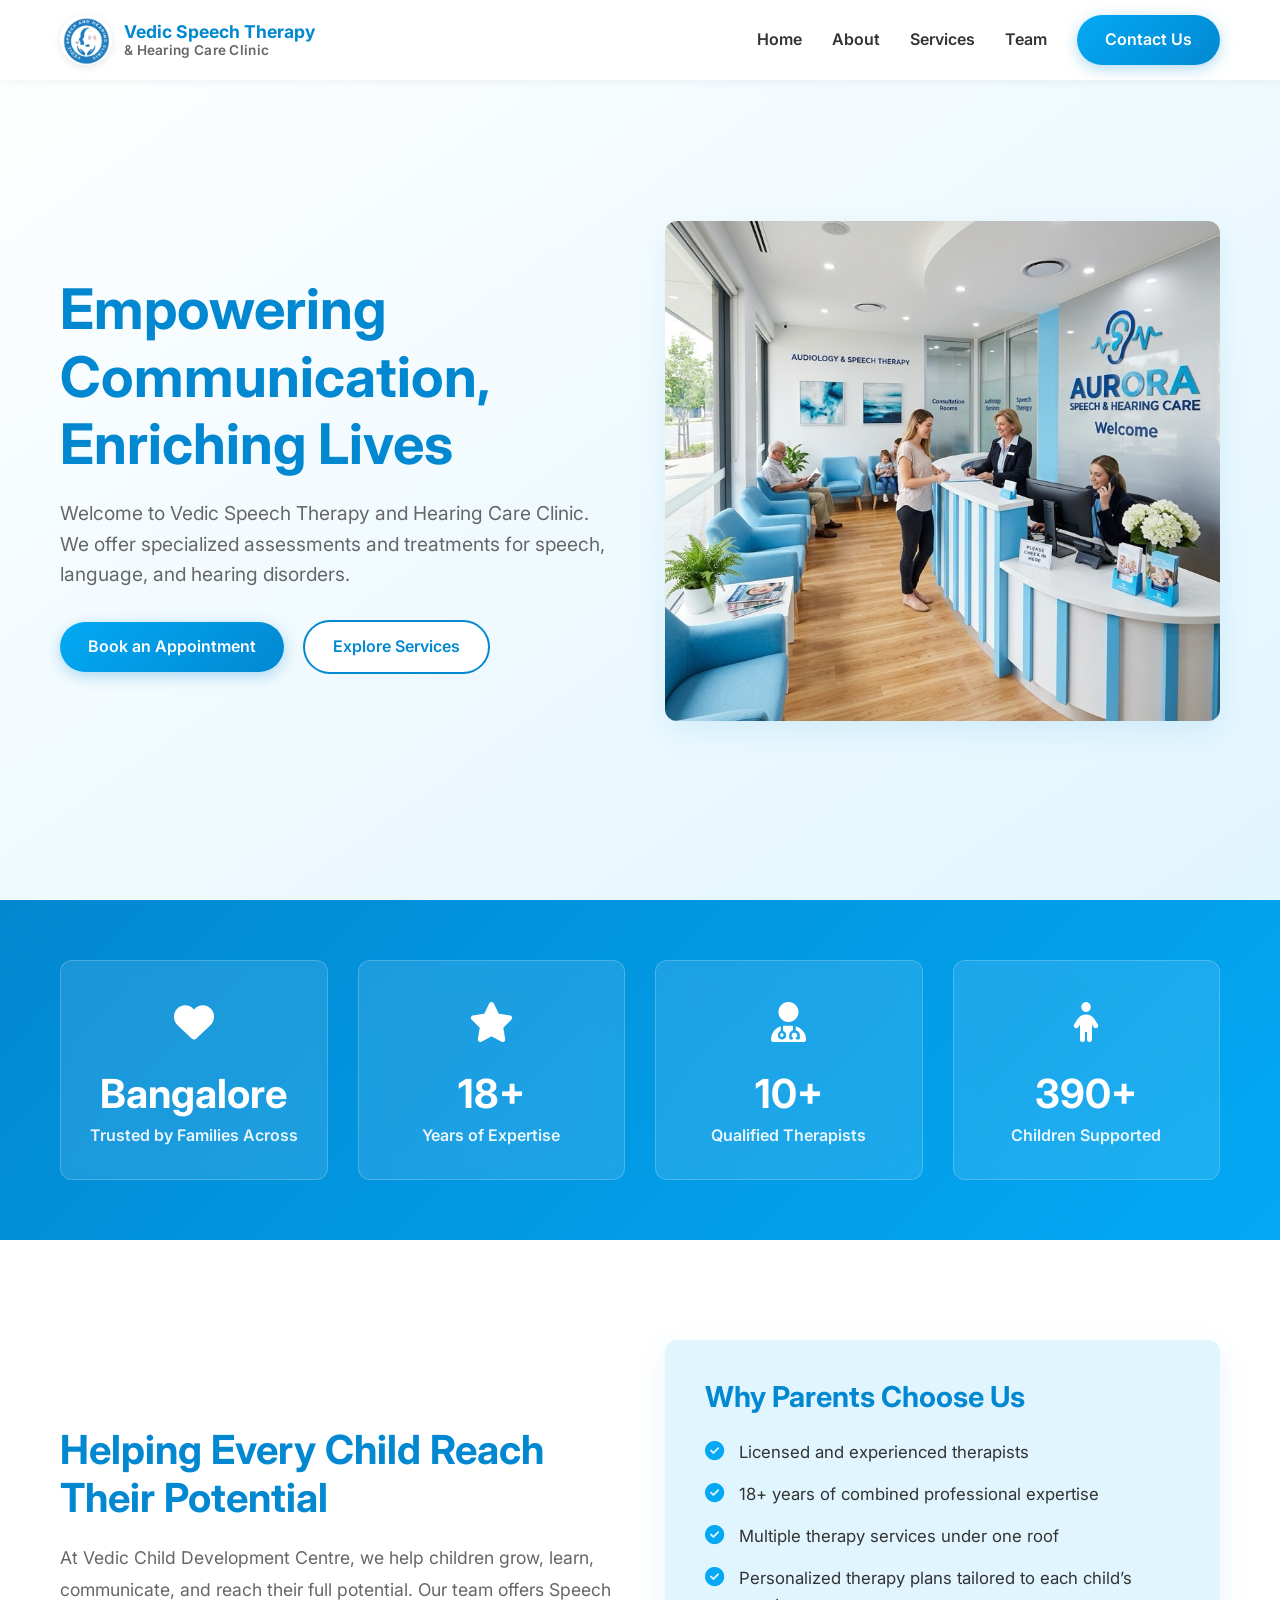
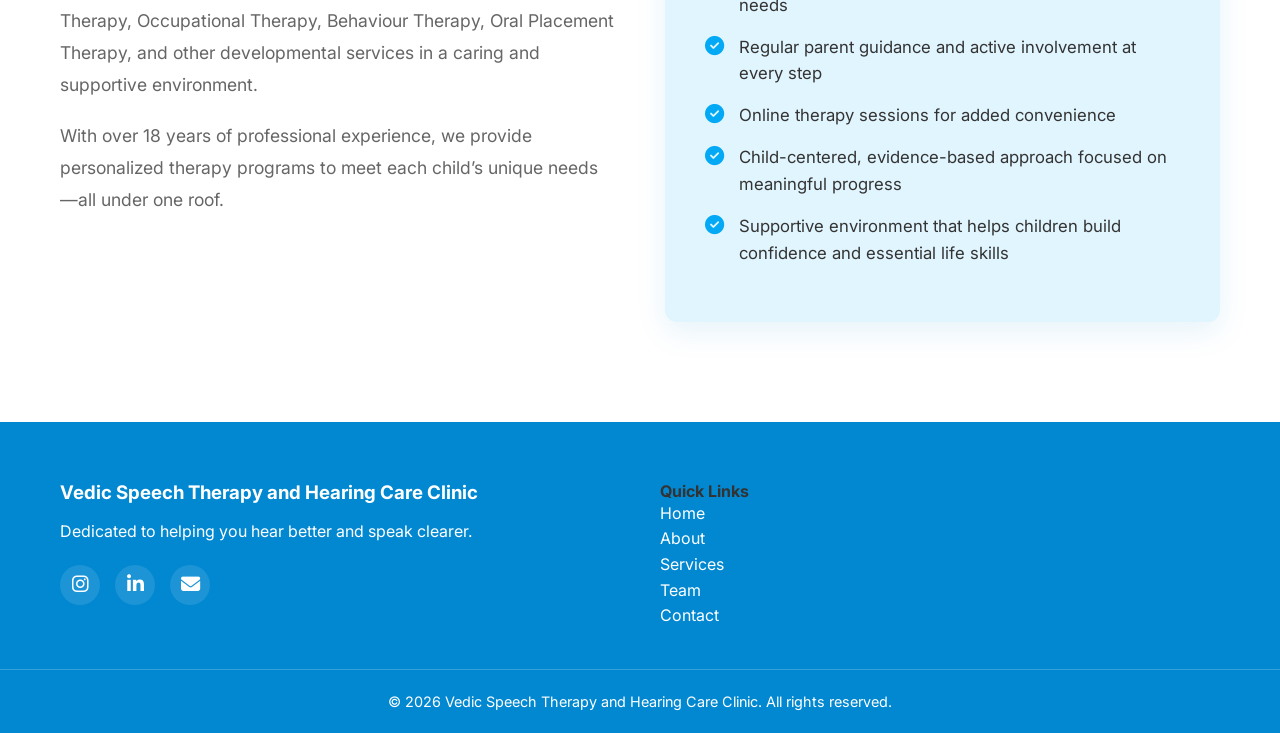
==== index.html @ 048e1bdb "updated push" ====
<!DOCTYPE html>
<html lang="en">

<head>
    <meta charset="UTF-8">
    <meta name="viewport" content="width=device-width, initial-scale=1.0">
    <title>Vedic Speech Therapy and Hearing Care Clinic</title>
    <meta name="description"
        content="Providing expert speech therapy and hearing care services to improve communication and quality of life.">
    <link rel="stylesheet" href="style.css">
    <!-- Google Fonts for modern typography -->
    <link href="https://fonts.googleapis.com/css2?family=Inter:wght@300;400;600;700&display=swap" rel="stylesheet">
    <!-- Font Awesome for icons -->
    <link rel="stylesheet" href="https://cdnjs.cloudflare.com/ajax/libs/font-awesome/6.4.0/css/all.min.css">
</head>

<body>

    <!-- Header Section -->
    <header class="header">
        <div class="container header-container">
            <div class="logo">
                <img src="Logo.jpeg" alt="Vedic Speech Therapy and Hearing Care Clinic Logo" id="clinic-logo">
                <div class="logo-text">
                    <span class="logo-title-1">Vedic Speech Therapy</span>
                    <span class="logo-title-2">& Hearing Care Clinic</span>
                </div>
            </div>
            <nav class="nav-menu">
                <ul>
                    <li><a href="index.html#home">Home</a></li>
                    <li><a href="index.html#about">About</a></li>
                    <li><a href="services.html">Services</a></li>
                    <li><a href="team.html">Team</a></li>
                    <li><a href="contact.html" class="btn-primary">Contact Us</a></li>
                </ul>
            </nav>
            <div class="mobile-menu-btn">
                <i class="fas fa-bars"></i>
            </div>
        </div>
    </header>

    <!-- Hero Section -->
    <section id="home" class="hero">
        <div class="container hero-container">
            <div class="hero-content">
                <h2>Empowering Communication, Enriching Lives</h2>
                <p>Welcome to Vedic Speech Therapy and Hearing Care Clinic. We offer specialized assessments and
                    treatments for speech, language, and hearing disorders.</p>
                <a href="contact.html" class="btn-primary">Book an Appointment</a>
                <a href="services.html" class="btn-secondary">Explore Services</a>
            </div>
            <div class="hero-image">
                <img src="hero_clinic.png" alt="Vedic Clinic Reception"
                    style="width: 100%; border-radius: var(--border-radius); box-shadow: var(--box-shadow); animation: float 6s ease-in-out infinite; object-fit: cover; max-height: 500px;">
            </div>
        </div>
    </section>

    <!-- Stats Section -->
    <section class="stats">
        <div class="container stats-container">
            <div class="stat-card">
                <div class="stat-icon"><i class="fas fa-heart"></i></div>
                <h3 class="stat-number">Bangalore</h3>
                <p class="stat-text">Trusted by Families Across</p>
            </div>
            <div class="stat-card">
                <div class="stat-icon"><i class="fas fa-star"></i></div>
                <h3 class="stat-number"><span class="counter" data-target="18">0</span>+</h3>
                <p class="stat-text">Years of Expertise</p>
            </div>
            <div class="stat-card">
                <div class="stat-icon"><i class="fas fa-user-md"></i></div>
                <h3 class="stat-number"><span class="counter" data-target="10">0</span>+</h3>
                <p class="stat-text">Qualified Therapists</p>
            </div>
            <div class="stat-card">
                <div class="stat-icon"><i class="fas fa-child"></i></div>
                <h3 class="stat-number"><span class="counter" data-target="2500">0</span>+</h3>
                <p class="stat-text">Children Supported</p>
            </div>
        </div>
    </section>

    <!-- About Section -->
    <section id="about" class="about">
        <div class="container about-container">
            <div class="about-content">
                <h2>Helping Every Child Reach Their Potential</h2>
                <p>At Vedic Child Development Centre, we help children grow, learn, communicate, and reach their full
                    potential. Our team offers Speech Therapy, Occupational Therapy, Behaviour Therapy, Oral Placement
                    Therapy, and other developmental services in a caring and supportive environment.</p>
                <p>With over 18 years of professional experience, we provide personalized therapy programs to meet each
                    child’s unique needs—all under one roof.</p>
            </div>
            <div class="about-features">
                <h3>Why Parents Choose Us</h3>
                <ul class="feature-list">
                    <li><i class="fas fa-check-circle"></i> Licensed and experienced therapists</li>
                    <li><i class="fas fa-check-circle"></i> 18+ years of combined professional expertise</li>
                    <li><i class="fas fa-check-circle"></i> Multiple therapy services under one roof</li>
                    <li><i class="fas fa-check-circle"></i> Personalized therapy plans tailored to each child’s needs
                    </li>
                    <li><i class="fas fa-check-circle"></i> Regular parent guidance and active involvement at every step
                    </li>
                    <li><i class="fas fa-check-circle"></i> Online therapy sessions for added convenience</li>
                    <li><i class="fas fa-check-circle"></i> Child-centered, evidence-based approach focused on
                        meaningful progress</li>
                    <li><i class="fas fa-check-circle"></i> Supportive environment that helps children build confidence
                        and essential life skills</li>
                </ul>
            </div>
        </div>
    </section>







    <!-- Footer -->
    <footer class="footer">
        <div class="container footer-container">
            <div class="footer-info">
                <h3>Vedic Speech Therapy and Hearing Care Clinic</h3>
                <p>Dedicated to helping you hear better and speak clearer.</p>
                <div class="social-links">
                    <a href="#" target="_blank" aria-label="Instagram"><i class="fab fa-instagram"></i></a>
                    <a href="#" target="_blank" aria-label="LinkedIn"><i class="fab fa-linkedin-in"></i></a>
                    <a href="mailto:vedicspeechandhearingclinic@gmail.com" aria-label="Email"><i
                            class="fas fa-envelope"></i></a>
                </div>
            </div>
            <div class="footer-links">
                <h4>Quick Links</h4>
                <ul style="list-style: none; padding: 0;">
                    <li><a href="index.html#home">Home</a></li>
                    <li><a href="index.html#about">About</a></li>
                    <li><a href="services.html">Services</a></li>
                    <li><a href="team.html">Team</a></li>
                    <li><a href="contact.html">Contact</a></li>
                </ul>
            </div>
        </div>
        <div class="footer-bottom">
            <p>&copy; <span id="current-year">2024</span> Vedic Speech Therapy and Hearing Care Clinic. All rights reserved.</p>
        </div>
    </footer>

    <script src="script.js"></script>
</body>

</html>
---- style.css ----
/* Design System & Variables */
:root {
    /* Color Palette - White and Sky Blue mix */
    --primary-color: #0288d1; /* Strong sky blue for main actions */
    --primary-light: #e1f5fe; /* Very light sky blue for backgrounds */
    --secondary-color: #03a9f4; /* Medium sky blue for highlights */
    --text-dark: #333333; /* Dark text for readability */
    --text-light: #666666; /* Lighter text for secondary info */
    --white: #ffffff;
    --background-color: #f9fbfc; /* Slightly blue-tinted off-white */
    
    /* Typography */
    --font-main: 'Inter', sans-serif;
    
    /* Spacing & Layout */
    --max-width: 1200px;
    --border-radius: 12px;
    --box-shadow: 0 10px 30px rgba(2, 136, 209, 0.1);
    --transition: all 0.3s ease;
}

/* Reset & Base Styles */
* {
    margin: 0;
    padding: 0;
    box-sizing: border-box;
}

body {
    font-family: var(--font-main);
    color: var(--text-dark);
    background-color: var(--background-color);
    line-height: 1.6;
    overflow-x: hidden;
}

a {
    text-decoration: none;
    color: inherit;
    transition: var(--transition);
}

ul {
    list-style: none;
}

.container {
    max-width: var(--max-width);
    margin: 0 auto;
    padding: 0 20px;
}

/* Typography Utility */
h1, h2, h3, h4 {
    color: var(--text-dark);
    font-weight: 700;
    line-height: 1.2;
}

/* Buttons */
.btn-primary, .btn-secondary {
    display: inline-block;
    padding: 12px 28px;
    border-radius: 30px;
    font-weight: 600;
    cursor: pointer;
    transition: var(--transition);
    border: none;
    font-size: 1rem;
}

.btn-primary {
    background: linear-gradient(135deg, var(--secondary-color), var(--primary-color));
    color: var(--white);
    box-shadow: 0 4px 15px rgba(2, 136, 209, 0.3);
}

.btn-primary:hover {
    transform: translateY(-2px);
    box-shadow: 0 6px 20px rgba(2, 136, 209, 0.4);
}

.btn-secondary {
    background: var(--white);
    color: var(--primary-color);
    border: 2px solid var(--primary-color);
}

.btn-secondary:hover {
    background: var(--primary-light);
}

/* Header & Navigation */
.header {
    background: rgba(255, 255, 255, 0.95);
    backdrop-filter: blur(10px);
    position: fixed;
    width: 100%;
    top: 0;
    z-index: 1000;
    box-shadow: 0 2px 10px rgba(0,0,0,0.05);
    padding: 15px 0;
    transition: var(--transition);
}

.header-container {
    display: flex;
    justify-content: space-between;
    align-items: center;
}

.logo {
    display: flex;
    align-items: center;
    gap: 12px;
}

.logo img {
    height: 50px; /* Reduced slightly to fit text nicely */
    border-radius: 50%; /* the provided logo seems circular */
    box-shadow: 0 2px 8px rgba(0,0,0,0.1);
    flex-shrink: 0;
}

.logo-text {
    display: flex;
    flex-direction: column;
    justify-content: center;
    line-height: 1.2;
}

.logo-title-1 {
    font-size: 1.1rem;
    font-weight: 700;
    color: var(--primary-color);
}

.logo-title-2 {
    font-size: 0.85rem;
    font-weight: 600;
    color: var(--text-light);
    letter-spacing: 0.3px;
}

.nav-menu ul {
    display: flex;
    align-items: center;
    gap: 30px;
}

.nav-menu a {
    font-weight: 600;
    color: var(--text-dark);
}

.nav-menu a:hover {
    color: var(--primary-color);
}

.nav-menu a.btn-primary {
    color: var(--white);
}

.mobile-menu-btn {
    display: none;
    font-size: 1.5rem;
    color: var(--primary-color);
    cursor: pointer;
}

/* Hero Section */
.hero {
    padding: 150px 0 100px;
    background: linear-gradient(to bottom right, var(--white), var(--primary-light));
    min-height: 100vh;
    display: flex;
    align-items: center;
}

.hero-container {
    display: grid;
    grid-template-columns: 1fr 1fr;
    gap: 50px;
    align-items: center;
}

.hero-content h2 {
    font-size: 3.5rem;
    margin-bottom: 20px;
    color: var(--primary-color);
}

.hero-content p {
    font-size: 1.2rem;
    color: var(--text-light);
    margin-bottom: 30px;
}

.hero-content .btn-primary {
    margin-right: 15px;
}

.hero-image {
    position: relative;
}

.image-placeholder {
    background: var(--white);
    height: 400px;
    border-radius: var(--border-radius);
    box-shadow: var(--box-shadow);
    display: flex;
    justify-content: center;
    align-items: center;
    gap: 30px;
    animation: float 6s ease-in-out infinite;
}

@keyframes float {
    0% { transform: translateY(0px); }
    50% { transform: translateY(-20px); }
    100% { transform: translateY(0px); }
}

/* Stats Section */
.stats {
    padding: 60px 0;
    background: linear-gradient(135deg, var(--primary-color), var(--secondary-color));
    color: var(--white);
    position: relative;
    z-index: 10;
}

.stats-container {
    display: grid;
    grid-template-columns: repeat(auto-fit, minmax(200px, 1fr));
    gap: 30px;
    text-align: center;
}

.stat-card {
    background: rgba(255, 255, 255, 0.1);
    padding: 30px 20px;
    border-radius: var(--border-radius);
    backdrop-filter: blur(10px);
    border: 1px solid rgba(255, 255, 255, 0.2);
    transition: var(--transition);
}

.stat-card:hover {
    transform: translateY(-10px);
    background: rgba(255, 255, 255, 0.2);
    box-shadow: 0 10px 20px rgba(0, 0, 0, 0.1);
}

.stat-icon {
    font-size: 2.5rem;
    margin-bottom: 15px;
    color: var(--white);
    animation: float 6s ease-in-out infinite;
}

.stat-number {
    font-size: 2.5rem;
    font-weight: 700;
    margin-bottom: 5px;
    color: var(--white);
}

.stat-text {
    font-size: 1rem;
    font-weight: 600;
    opacity: 0.9;
}

/* About Section */
.about {
    padding: 100px 0;
    background: var(--white);
}

.about-container {
    display: grid;
    grid-template-columns: 1fr 1fr;
    gap: 50px;
    align-items: center;
}

.about-content h2 {
    font-size: 2.5rem;
    color: var(--primary-color);
    margin-bottom: 20px;
}

.about-content p {
    font-size: 1.1rem;
    color: var(--text-light);
    margin-bottom: 20px;
    line-height: 1.8;
}

.about-features {
    background: var(--primary-light);
    padding: 40px;
    border-radius: var(--border-radius);
    box-shadow: var(--box-shadow);
}

.about-features h3 {
    color: var(--primary-color);
    margin-bottom: 25px;
    font-size: 1.8rem;
}

.feature-list li {
    display: flex;
    align-items: flex-start;
    gap: 15px;
    margin-bottom: 15px;
    color: var(--text-dark);
    font-size: 1.05rem;
}

.feature-list li i {
    color: var(--secondary-color);
    font-size: 1.2rem;
    margin-top: 3px;
}

/* Services Section */
.services {
    padding: 100px 0;
    background: var(--primary-light);
}

.section-title {
    text-align: center;
    margin-bottom: 60px;
}

.section-title h2 {
    font-size: 2.5rem;
    color: var(--primary-color);
    margin-bottom: 15px;
}

.section-title p {
    color: var(--text-light);
    font-size: 1.1rem;
}

.services-grid {
    display: grid;
    grid-template-columns: repeat(auto-fit, minmax(300px, 1fr));
    gap: 30px;
}

.service-card {
    background: var(--white);
    border-radius: var(--border-radius);
    box-shadow: var(--box-shadow);
    text-align: center;
    transition: var(--transition);
    border-bottom: 4px solid transparent;
    overflow: hidden;
    display: flex;
    flex-direction: column;
}

.service-card:hover {
    transform: translateY(-10px);
    border-bottom-color: var(--primary-color);
}

.service-image {
    width: 100%;
    height: 220px;
    object-fit: cover;
    border-bottom: 3px solid var(--primary-light);
}

.service-content {
    padding: 30px;
    flex-grow: 1;
}

.service-content h3 {
    margin-bottom: 15px;
    font-size: 1.5rem;
    color: var(--primary-color);
}

.service-content p {
    color: var(--text-light);
}

/* Team Section */
.team {
    padding: 100px 0;
    background: var(--background-color);
}

.team-grid {
    display: grid;
    grid-template-columns: repeat(auto-fit, minmax(300px, 1fr));
    gap: 30px;
}

.team-card {
    background: var(--white);
    border-radius: var(--border-radius);
    box-shadow: var(--box-shadow);
    overflow: hidden;
    transition: var(--transition);
}

.team-card:hover {
    transform: translateY(-10px);
}

.team-image-placeholder {
    height: 250px;
    background: linear-gradient(135deg, var(--primary-light), var(--white));
    display: flex;
    justify-content: center;
    align-items: center;
    color: var(--primary-color);
}

.team-info {
    padding: 30px;
    text-align: center;
}

.team-info h3 {
    font-size: 1.4rem;
    color: var(--primary-color);
    margin-bottom: 5px;
}

.designation {
    font-weight: 600;
    color: var(--text-dark);
    margin-bottom: 15px;
}

.qualifications, .certifications {
    font-size: 0.95rem;
    color: var(--text-light);
    margin-bottom: 10px;
}

.experience {
    font-weight: 600;
    color: var(--secondary-color);
    margin-top: 15px;
    display: flex;
    align-items: center;
    justify-content: center;
    gap: 8px;
}

/* Reviews Section */
.reviews-grid {
    display: grid;
    grid-template-columns: repeat(auto-fit, minmax(250px, 1fr));
    gap: 30px;
}

.review-card {
    background: var(--background-color);
    padding: 30px;
    border-radius: var(--border-radius);
    box-shadow: 0 4px 15px rgba(0,0,0,0.05);
    border-top: 4px solid var(--primary-color);
    display: flex;
    flex-direction: column;
}

.review-stars {
    color: #FFD700;
    margin-bottom: 15px;
    font-size: 1.1rem;
}

.review-text {
    font-style: italic;
    color: var(--text-dark);
    margin-bottom: 20px;
    font-size: 0.95rem;
    flex-grow: 1;
}

.review-author {
    font-weight: 700;
    color: var(--primary-color);
}

/* Contact Section */
.contact {
    padding: 100px 0;
    background: var(--primary-light);
}

.contact-container {
    display: grid;
    grid-template-columns: 1fr 1fr;
    gap: 40px;
    background: var(--white);
    border-radius: var(--border-radius);
    box-shadow: var(--box-shadow);
    overflow: hidden;
}

.contact-info {
    padding: 40px;
    display: flex;
    flex-direction: column;
    gap: 30px;
}

.contact-item {
    display: flex;
    align-items: flex-start;
    gap: 20px;
}

.contact-item i {
    font-size: 1.5rem;
    color: var(--primary-color);
    margin-top: 5px;
}

.contact-item h3 {
    font-size: 1.2rem;
    margin-bottom: 5px;
    color: var(--primary-color);
}

.contact-item p {
    color: var(--text-dark);
    line-height: 1.5;
}

.contact-item a {
    color: var(--text-dark);
}

.contact-item a:hover {
    color: var(--primary-color);
    text-decoration: underline;
}

.contact-map {
    width: 100%;
    min-height: 400px;
}

/* Footer */
.footer {
    background: var(--primary-color);
    color: var(--white);
    padding: 60px 0 20px;
}

.footer-container {
    display: grid;
    grid-template-columns: 1fr 1fr;
    gap: 40px;
    margin-bottom: 40px;
}

.footer-info h3 {
    color: var(--white);
    margin-bottom: 15px;
}

/* Social Links */
.social-links {
    display: flex;
    gap: 15px;
    margin-top: 20px;
}

.social-links a {
    display: flex;
    justify-content: center;
    align-items: center;
    width: 40px;
    height: 40px;
    background: rgba(255, 255, 255, 0.1);
    border-radius: 50%;
    color: var(--white);
    font-size: 1.2rem;
    transition: var(--transition);
}

.social-links a:hover {
    background: var(--white);
    color: var(--primary-color);
    transform: translateY(-3px);
}

.footer-contact h4 {
    color: var(--white);
    margin-bottom: 15px;
}

.footer-contact p {
    margin-bottom: 10px;
    display: flex;
    align-items: center;
    gap: 10px;
}

.footer-bottom {
    text-align: center;
    padding-top: 20px;
    border-top: 1px solid rgba(255,255,255,0.2);
    font-size: 0.9rem;
}

/* Services Page Styles */
.page-hero {
    padding: 150px 0 80px;
    background: linear-gradient(135deg, var(--primary-light), var(--white));
    text-align: center;
}

.page-hero h1 {
    font-size: 3rem;
    color: var(--primary-color);
    margin-bottom: 15px;
}

.page-hero p {
    font-size: 1.2rem;
    color: var(--text-light);
    max-width: 700px;
    margin: 0 auto;
}

.services-page-content {
    padding: 80px 0;
    background: var(--background-color);
}

.services-category-container {
    display: grid;
    grid-template-columns: 1fr 1fr;
    gap: 60px;
}

.service-category {
    background: var(--white);
    border-radius: var(--border-radius);
    box-shadow: var(--box-shadow);
    padding: 40px;
    display: flex;
    flex-direction: column;
}

.category-header {
    text-align: center;
    margin-bottom: 40px;
}

.category-image {
    width: 100%;
    height: 250px;
    object-fit: cover;
    border-radius: var(--border-radius);
    margin-bottom: 25px;
    box-shadow: 0 5px 15px rgba(0,0,0,0.1);
}

.category-header h2 {
    font-size: 2.2rem;
    color: var(--primary-color);
    margin-bottom: 15px;
}

.category-header p {
    color: var(--text-light);
    font-size: 1.1rem;
}

/* Accordion Styles */
.accordion-group {
    display: flex;
    flex-direction: column;
    gap: 15px;
}

.accordion-item {
    border: 1px solid rgba(0,0,0,0.05);
    border-radius: 8px;
    overflow: hidden;
    background: var(--background-color);
}

.accordion-header {
    width: 100%;
    padding: 20px;
    display: flex;
    justify-content: space-between;
    align-items: center;
    background: none;
    border: none;
    cursor: pointer;
    text-align: left;
    transition: var(--transition);
}

.accordion-header:hover, .accordion-header.active {
    background: var(--primary-light);
}

.accordion-title {
    font-size: 1.15rem;
    font-weight: 600;
    color: var(--text-dark);
}

.accordion-header.active .accordion-title {
    color: var(--primary-color);
}

.accordion-icon {
    color: var(--secondary-color);
    transition: transform 0.3s ease;
}

.accordion-header.active .accordion-icon {
    transform: rotate(180deg);
}

.accordion-content {
    max-height: 0;
    overflow: hidden;
    transition: max-height 0.3s ease-out;
    background: var(--white);
}

.service-benefits {
    padding: 20px;
}

.service-benefits li {
    display: flex;
    align-items: flex-start;
    gap: 12px;
    margin-bottom: 12px;
    color: var(--text-light);
    line-height: 1.5;
}

.service-benefits li:last-child {
    margin-bottom: 0;
}

.service-benefits li i {
    color: var(--primary-color);
    margin-top: 4px;
    font-size: 0.9rem;
}

/* Responsive Design */
@media (max-width: 992px) {
    .hero-container {
        grid-template-columns: 1fr;
        text-align: center;
    }
    
    .about-container, .services-category-container {
        grid-template-columns: 1fr;
    }
    
    .hero-content h2 {
        font-size: 2.8rem;
    }
    
    .hero-content .btn-primary {
        margin-bottom: 15px;
    }
}

@media (max-width: 768px) {
    .nav-menu {
        display: none; /* simple hidden for mobile for now, can be expanded via JS */
    }
    
    .mobile-menu-btn {
        display: block;
    }
    
    .footer-container, .contact-container, .contact-grid-top {
        grid-template-columns: 1fr;
    }
}

.contact-grid-top {
    display: grid;
    grid-template-columns: 1fr 1fr;
    gap: 40px;
}

/* Google Review Marquee Section */
.marquee-wrapper {
    width: 100%;
    overflow: hidden;
    position: relative;
    padding: 20px 0;
}

.marquee-content {
    display: flex;
    gap: 30px;
    width: max-content;
    animation: scroll-marquee 40s linear infinite;
    padding: 0 15px;
}

.marquee-wrapper:hover .marquee-content {
    animation-play-state: paused;
}

@keyframes scroll-marquee {
    0% { transform: translateX(0); }
    /* Shifts by exactly half the width plus half the gap (gap is 30px, so 15px) */
    100% { transform: translateX(calc(-50% - 15px)); }
}

.google-review-card {
    background: #fff;
    border-radius: 12px;
    padding: 24px;
    width: 380px;
    box-shadow: 0 4px 15px rgba(0,0,0,0.05);
    flex-shrink: 0;
    text-align: left;
    display: flex;
    flex-direction: column;
}

.review-header {
    display: flex;
    align-items: center;
    margin-bottom: 15px;
    position: relative;
}

.reviewer-avatar {
    width: 48px;
    height: 48px;
    border-radius: 50%;
    object-fit: cover;
    margin-right: 15px;
}

.reviewer-info {
    flex-grow: 1;
}

.reviewer-name {
    margin: 0;
    font-weight: 600;
    font-size: 1rem;
    color: #202124;
}

.review-date {
    margin: 0;
    font-size: 0.85rem;
    color: #70757A;
}

.g-icon {
    width: 20px;
    height: 20px;
    position: absolute;
    top: 0;
    right: 0;
}

.review-stars-row {
    display: flex;
    align-items: center;
    margin-bottom: 12px;
}

.review-stars-row .stars {
    color: #FBBC04;
    font-size: 1.1rem;
    letter-spacing: 2px;
}

.review-body {
    position: relative;
}

.review-text-content {
    margin: 0;
    color: #3C4043;
    font-size: 0.95rem;
    line-height: 1.5;
    /* Limit lines */
    display: -webkit-box;
    -webkit-line-clamp: 4;
    -webkit-box-orient: vertical;
    overflow: hidden;
}

.review-text-content.expanded {
    -webkit-line-clamp: unset;
    overflow: visible;
}

.read-more-btn {
    display: inline-block;
    color: #70757A;
    font-weight: 600;
    font-size: 0.9rem;
    margin-top: 5px;
    cursor: pointer;
}

.read-more-btn:hover {
    color: #202124;
    text-decoration: underline;
}

/* Global Focus States */
:focus-visible {
    outline: 2px solid var(--primary-color);
    outline-offset: 4px;
    border-radius: 4px;
}

/* Mobile Menu Active State */
.nav-menu.nav-active {
    display: block !important;
    position: absolute;
    top: 100%;
    left: 0;
    width: 100%;
    background: var(--white);
    padding: 20px;
    box-shadow: 0 10px 20px rgba(0,0,0,0.1);
}

.nav-menu.nav-active ul {
    flex-direction: column;
    gap: 20px;
}

/* Utility Classes (Extracted from HTML inline styles) */
.spacer-header {
    height: 100px; 
    background-color: var(--background-color);
}
.spacer-header-alt {
    height: 100px; 
    background-color: var(--primary-light);
}
.section-reviews-bg {
    background: #F8FBFB;
    padding: 80px 0;
    overflow: hidden;
}
.contact-box-card {
    background: var(--white);
    padding: 40px;
    border-radius: var(--border-radius);
    box-shadow: var(--box-shadow);
}
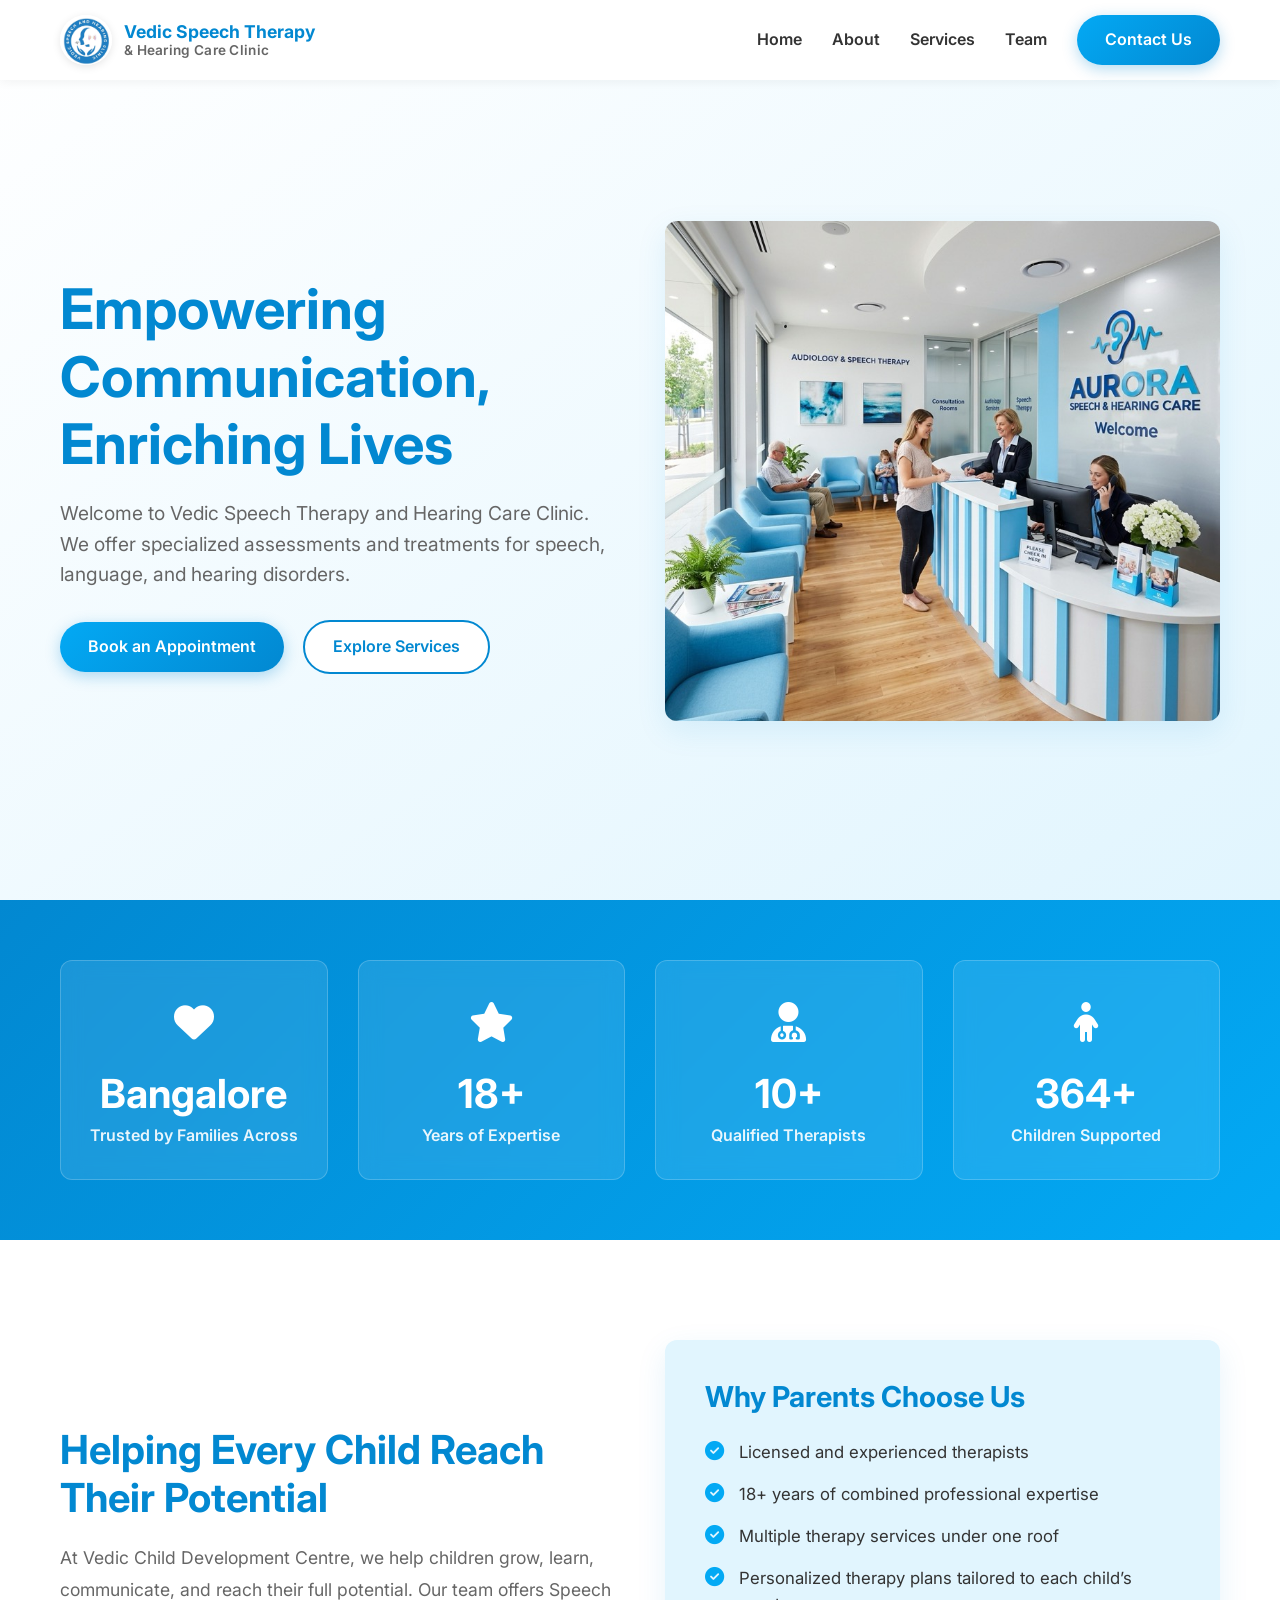
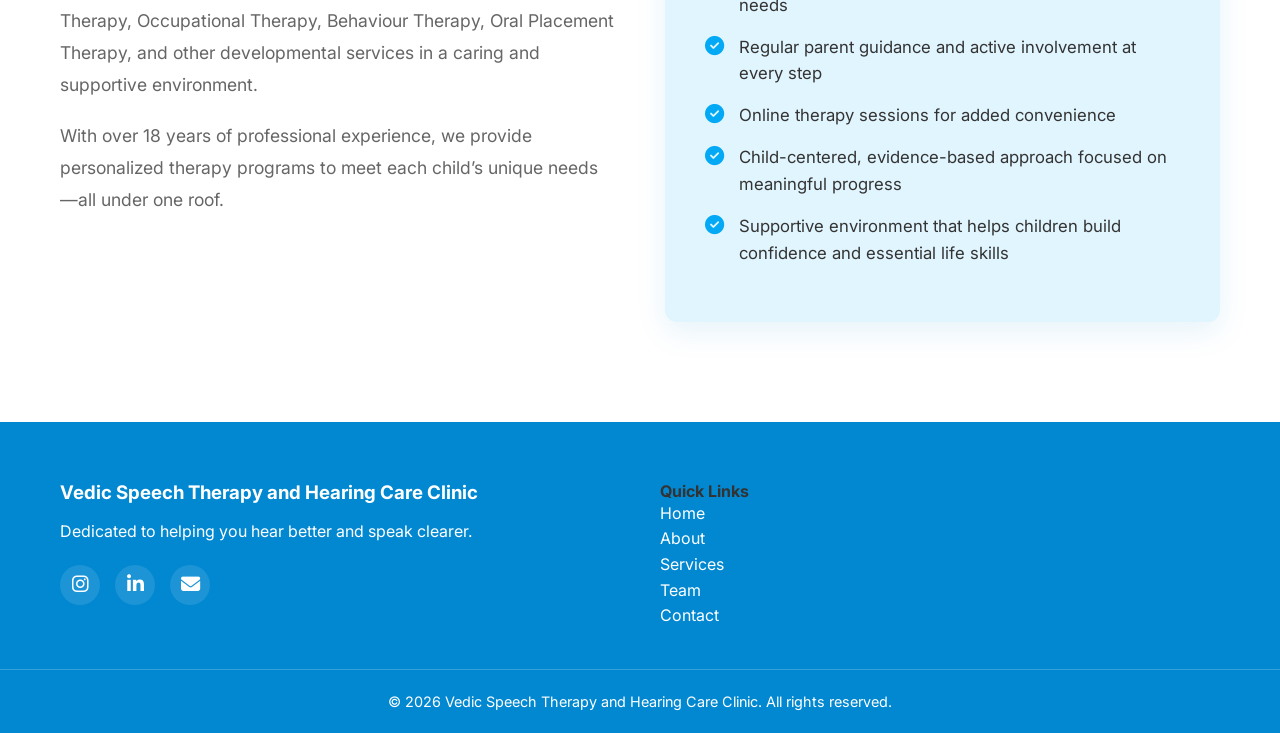
==== commit 9168ebcb: "contactusresponsive" ====
--- a/index.html
+++ b/index.html
@@ -2,6 +2,8 @@
 <html lang="en">
 
 <head>
+    <script src="config.js"></script>
+    <script src="maintenance.js"></script>
     <meta charset="UTF-8">
     <meta name="viewport" content="width=device-width, initial-scale=1.0">
     <title>Vedic Speech Therapy and Hearing Care Clinic</title>
@@ -146,7 +148,8 @@
             </div>
         </div>
         <div class="footer-bottom">
-            <p>&copy; <span id="current-year">2024</span> Vedic Speech Therapy and Hearing Care Clinic. All rights reserved.</p>
+            <p>&copy; <span id="current-year">2024</span> Vedic Speech Therapy and Hearing Care Clinic. All rights
+                reserved.</p>
         </div>
     </footer>
 
--- a/style.css
+++ b/style.css
@@ -765,6 +765,185 @@
     font-size: 0.9rem;
 }
 
+
+
+.contact-grid-top {
+    display: grid;
+    grid-template-columns: 1fr 1fr;
+    gap: 40px;
+}
+
+/* Google Review Marquee Section */
+.marquee-wrapper {
+    width: 100%;
+    overflow: hidden;
+    position: relative;
+    padding: 20px 0;
+}
+
+.marquee-content {
+    display: flex;
+    align-items: flex-start;
+    gap: 30px;
+    width: max-content;
+    animation: scroll-marquee 40s linear infinite;
+    padding: 0 15px;
+}
+
+.marquee-wrapper:hover .marquee-content {
+    animation-play-state: paused;
+}
+
+@keyframes scroll-marquee {
+    0% { transform: translateX(0); }
+    /* Shifts by exactly half the width plus half the gap (gap is 30px, so 15px) */
+    100% { transform: translateX(calc(-50% - 15px)); }
+}
+
+.google-review-card {
+    background: #fff;
+    border-radius: 12px;
+    padding: 24px;
+    width: 380px;
+    box-shadow: 0 4px 15px rgba(0,0,0,0.05);
+    flex-shrink: 0;
+    text-align: left;
+    display: flex;
+    flex-direction: column;
+}
+
+.review-header {
+    display: flex;
+    align-items: center;
+    margin-bottom: 15px;
+    position: relative;
+}
+
+.reviewer-avatar {
+    width: 48px;
+    height: 48px;
+    border-radius: 50%;
+    object-fit: cover;
+    margin-right: 15px;
+}
+
+.reviewer-info {
+    flex-grow: 1;
+}
+
+.reviewer-name {
+    margin: 0;
+    font-weight: 600;
+    font-size: 1rem;
+    color: #202124;
+}
+
+.review-date {
+    margin: 0;
+    font-size: 0.85rem;
+    color: #70757A;
+}
+
+.g-icon {
+    width: 20px;
+    height: 20px;
+    position: absolute;
+    top: 0;
+    right: 0;
+}
+
+.review-stars-row {
+    display: flex;
+    align-items: center;
+    margin-bottom: 12px;
+}
+
+.review-stars-row .stars {
+    color: #FBBC04;
+    font-size: 1.1rem;
+    letter-spacing: 2px;
+}
+
+.review-body {
+    position: relative;
+}
+
+.review-text-content {
+    margin: 0;
+    color: #3C4043;
+    font-size: 0.95rem;
+    line-height: 1.5;
+    /* Limit lines */
+    display: -webkit-box;
+    -webkit-line-clamp: 4;
+    -webkit-box-orient: vertical;
+    overflow: hidden;
+}
+
+.review-text-content.expanded {
+    -webkit-line-clamp: unset;
+    overflow: visible;
+}
+
+.read-more-btn {
+    display: inline-block;
+    color: #70757A;
+    font-weight: 600;
+    font-size: 0.9rem;
+    margin-top: 5px;
+    cursor: pointer;
+}
+
+.read-more-btn:hover {
+    color: #202124;
+    text-decoration: underline;
+}
+
+/* Global Focus States */
+:focus-visible {
+    outline: 2px solid var(--primary-color);
+    outline-offset: 4px;
+    border-radius: 4px;
+}
+
+/* Mobile Menu Active State */
+.nav-menu.nav-active {
+    display: block !important;
+    position: absolute;
+    top: 100%;
+    left: 0;
+    width: 100%;
+    background: var(--white);
+    padding: 20px;
+    box-shadow: 0 10px 20px rgba(0,0,0,0.1);
+}
+
+.nav-menu.nav-active ul {
+    flex-direction: column;
+    gap: 20px;
+}
+
+/* Utility Classes (Extracted from HTML inline styles) */
+.spacer-header {
+    height: 100px; 
+    background-color: var(--background-color);
+}
+.spacer-header-alt {
+    height: 100px; 
+    background-color: var(--primary-light);
+}
+.section-reviews-bg {
+    background: #F8FBFB;
+    padding: 80px 0;
+    overflow: hidden;
+}
+.contact-box-card {
+    background: var(--white);
+    padding: 40px;
+    border-radius: var(--border-radius);
+    box-shadow: var(--box-shadow);
+}
+
 /* Responsive Design */
 @media (max-width: 992px) {
     .hero-container {
@@ -798,180 +977,3 @@
         grid-template-columns: 1fr;
     }
 }
-
-.contact-grid-top {
-    display: grid;
-    grid-template-columns: 1fr 1fr;
-    gap: 40px;
-}
-
-/* Google Review Marquee Section */
-.marquee-wrapper {
-    width: 100%;
-    overflow: hidden;
-    position: relative;
-    padding: 20px 0;
-}
-
-.marquee-content {
-    display: flex;
-    gap: 30px;
-    width: max-content;
-    animation: scroll-marquee 40s linear infinite;
-    padding: 0 15px;
-}
-
-.marquee-wrapper:hover .marquee-content {
-    animation-play-state: paused;
-}
-
-@keyframes scroll-marquee {
-    0% { transform: translateX(0); }
-    /* Shifts by exactly half the width plus half the gap (gap is 30px, so 15px) */
-    100% { transform: translateX(calc(-50% - 15px)); }
-}
-
-.google-review-card {
-    background: #fff;
-    border-radius: 12px;
-    padding: 24px;
-    width: 380px;
-    box-shadow: 0 4px 15px rgba(0,0,0,0.05);
-    flex-shrink: 0;
-    text-align: left;
-    display: flex;
-    flex-direction: column;
-}
-
-.review-header {
-    display: flex;
-    align-items: center;
-    margin-bottom: 15px;
-    position: relative;
-}
-
-.reviewer-avatar {
-    width: 48px;
-    height: 48px;
-    border-radius: 50%;
-    object-fit: cover;
-    margin-right: 15px;
-}
-
-.reviewer-info {
-    flex-grow: 1;
-}
-
-.reviewer-name {
-    margin: 0;
-    font-weight: 600;
-    font-size: 1rem;
-    color: #202124;
-}
-
-.review-date {
-    margin: 0;
-    font-size: 0.85rem;
-    color: #70757A;
-}
-
-.g-icon {
-    width: 20px;
-    height: 20px;
-    position: absolute;
-    top: 0;
-    right: 0;
-}
-
-.review-stars-row {
-    display: flex;
-    align-items: center;
-    margin-bottom: 12px;
-}
-
-.review-stars-row .stars {
-    color: #FBBC04;
-    font-size: 1.1rem;
-    letter-spacing: 2px;
-}
-
-.review-body {
-    position: relative;
-}
-
-.review-text-content {
-    margin: 0;
-    color: #3C4043;
-    font-size: 0.95rem;
-    line-height: 1.5;
-    /* Limit lines */
-    display: -webkit-box;
-    -webkit-line-clamp: 4;
-    -webkit-box-orient: vertical;
-    overflow: hidden;
-}
-
-.review-text-content.expanded {
-    -webkit-line-clamp: unset;
-    overflow: visible;
-}
-
-.read-more-btn {
-    display: inline-block;
-    color: #70757A;
-    font-weight: 600;
-    font-size: 0.9rem;
-    margin-top: 5px;
-    cursor: pointer;
-}
-
-.read-more-btn:hover {
-    color: #202124;
-    text-decoration: underline;
-}
-
-/* Global Focus States */
-:focus-visible {
-    outline: 2px solid var(--primary-color);
-    outline-offset: 4px;
-    border-radius: 4px;
-}
-
-/* Mobile Menu Active State */
-.nav-menu.nav-active {
-    display: block !important;
-    position: absolute;
-    top: 100%;
-    left: 0;
-    width: 100%;
-    background: var(--white);
-    padding: 20px;
-    box-shadow: 0 10px 20px rgba(0,0,0,0.1);
-}
-
-.nav-menu.nav-active ul {
-    flex-direction: column;
-    gap: 20px;
-}
-
-/* Utility Classes (Extracted from HTML inline styles) */
-.spacer-header {
-    height: 100px; 
-    background-color: var(--background-color);
-}
-.spacer-header-alt {
-    height: 100px; 
-    background-color: var(--primary-light);
-}
-.section-reviews-bg {
-    background: #F8FBFB;
-    padding: 80px 0;
-    overflow: hidden;
-}
-.contact-box-card {
-    background: var(--white);
-    padding: 40px;
-    border-radius: var(--border-radius);
-    box-shadow: var(--box-shadow);
-}
-
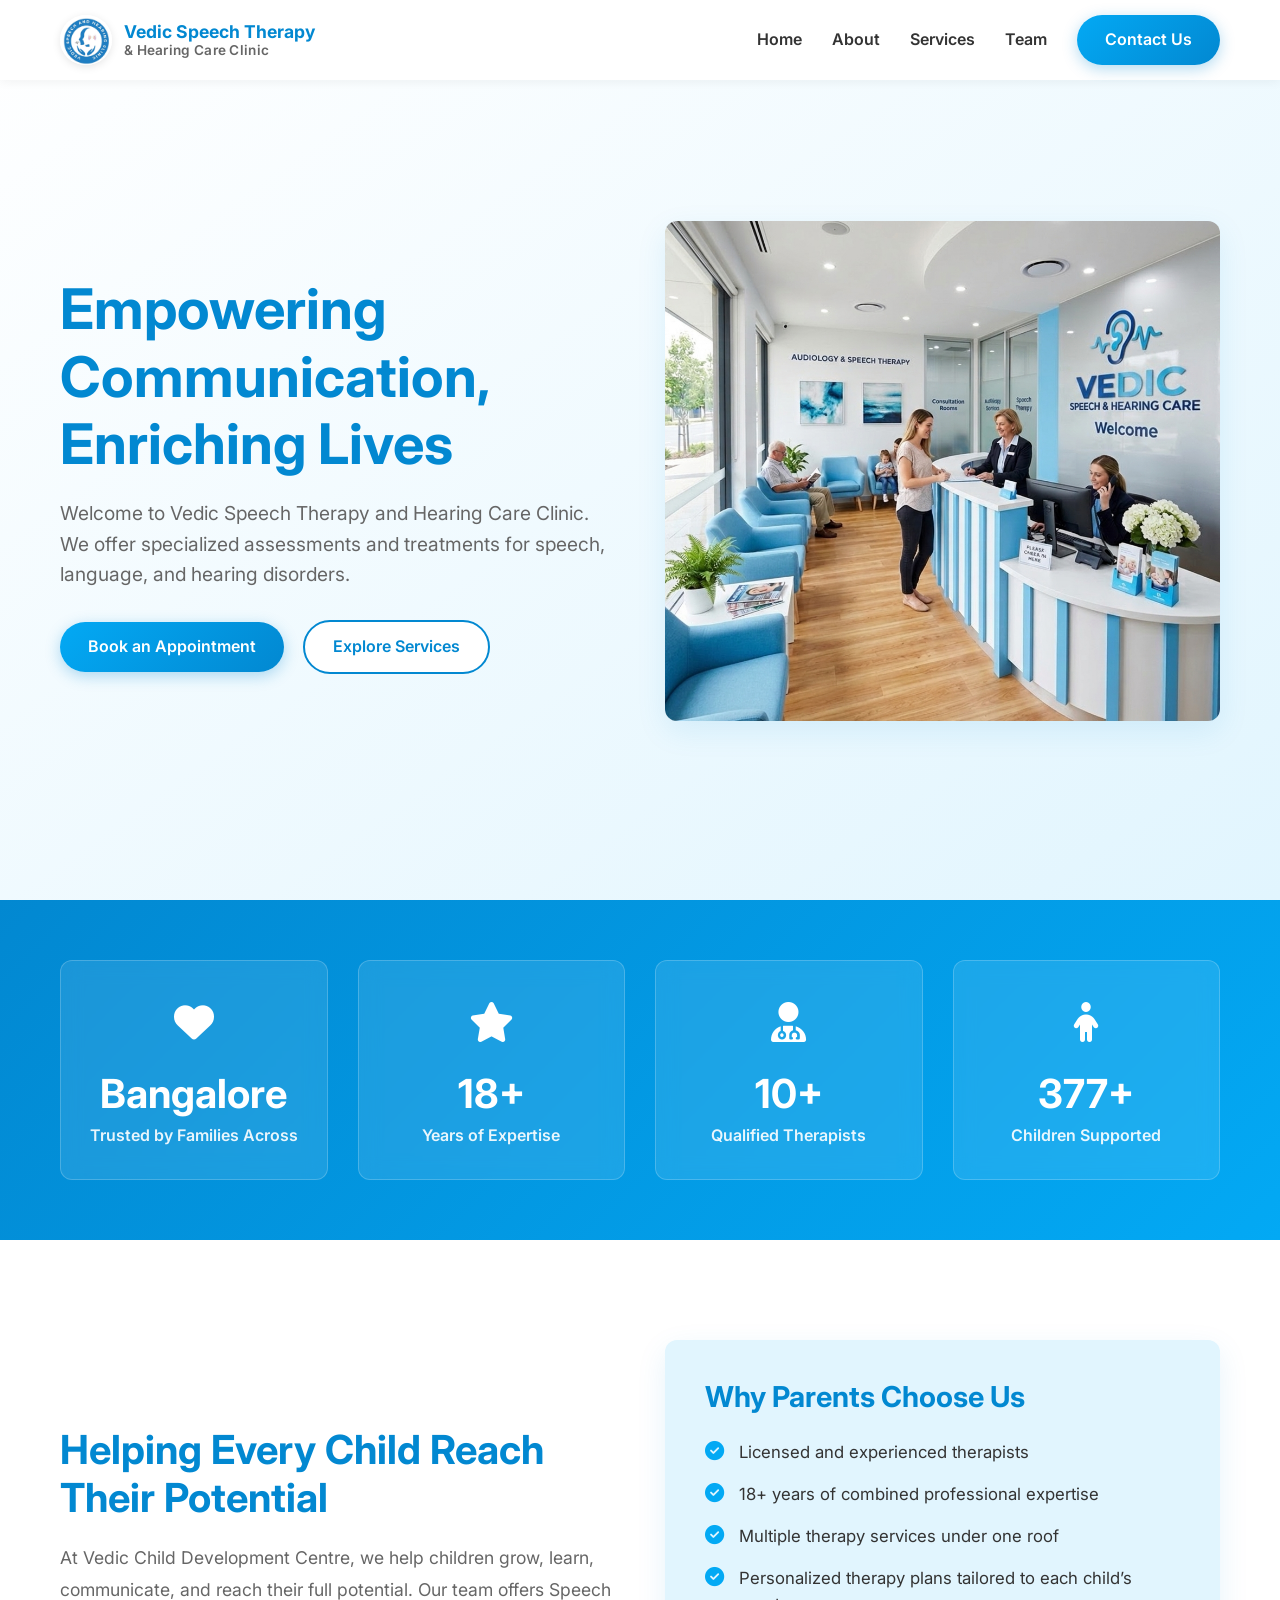
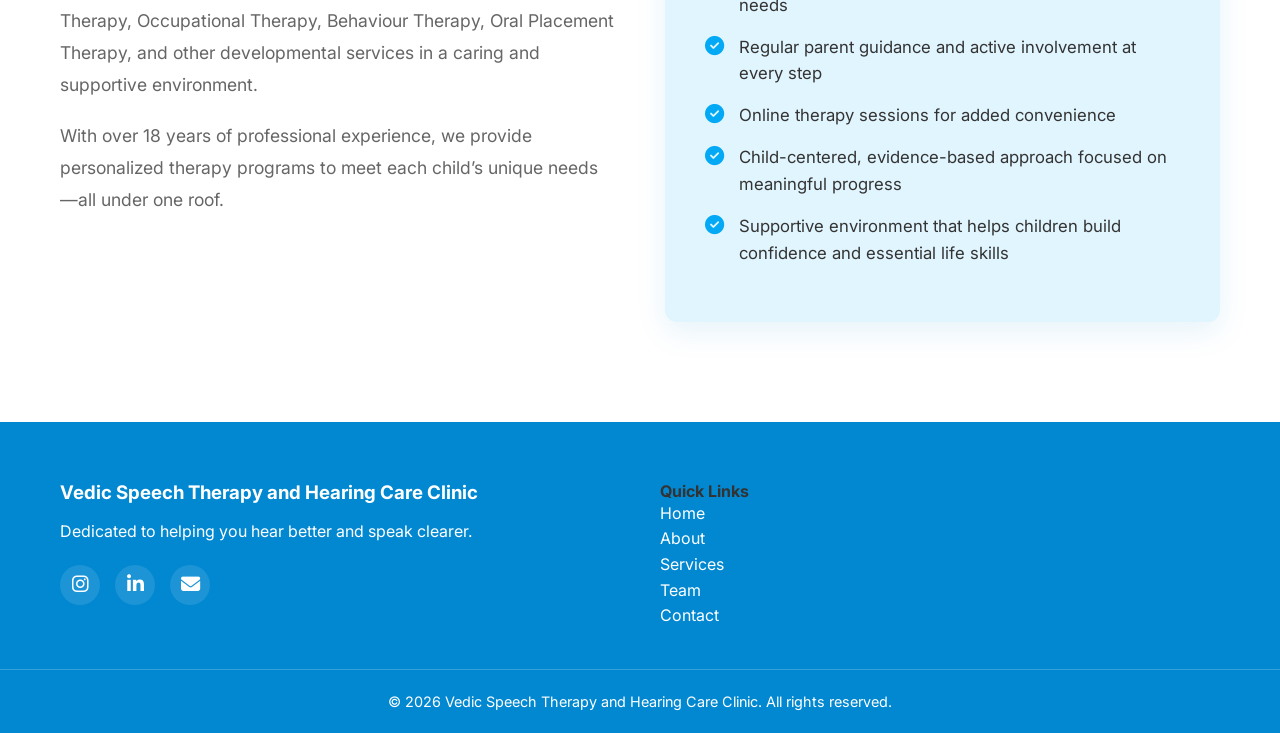
==== commit 30efc745: "contactupdate" ====
--- a/index.html
+++ b/index.html
@@ -2,6 +2,7 @@
 <html lang="en">
 
 <head>
+    <link rel="icon" type="image/jpeg" href="Logo.jpeg">
     <script src="config.js"></script>
     <script src="maintenance.js"></script>
     <meta charset="UTF-8">
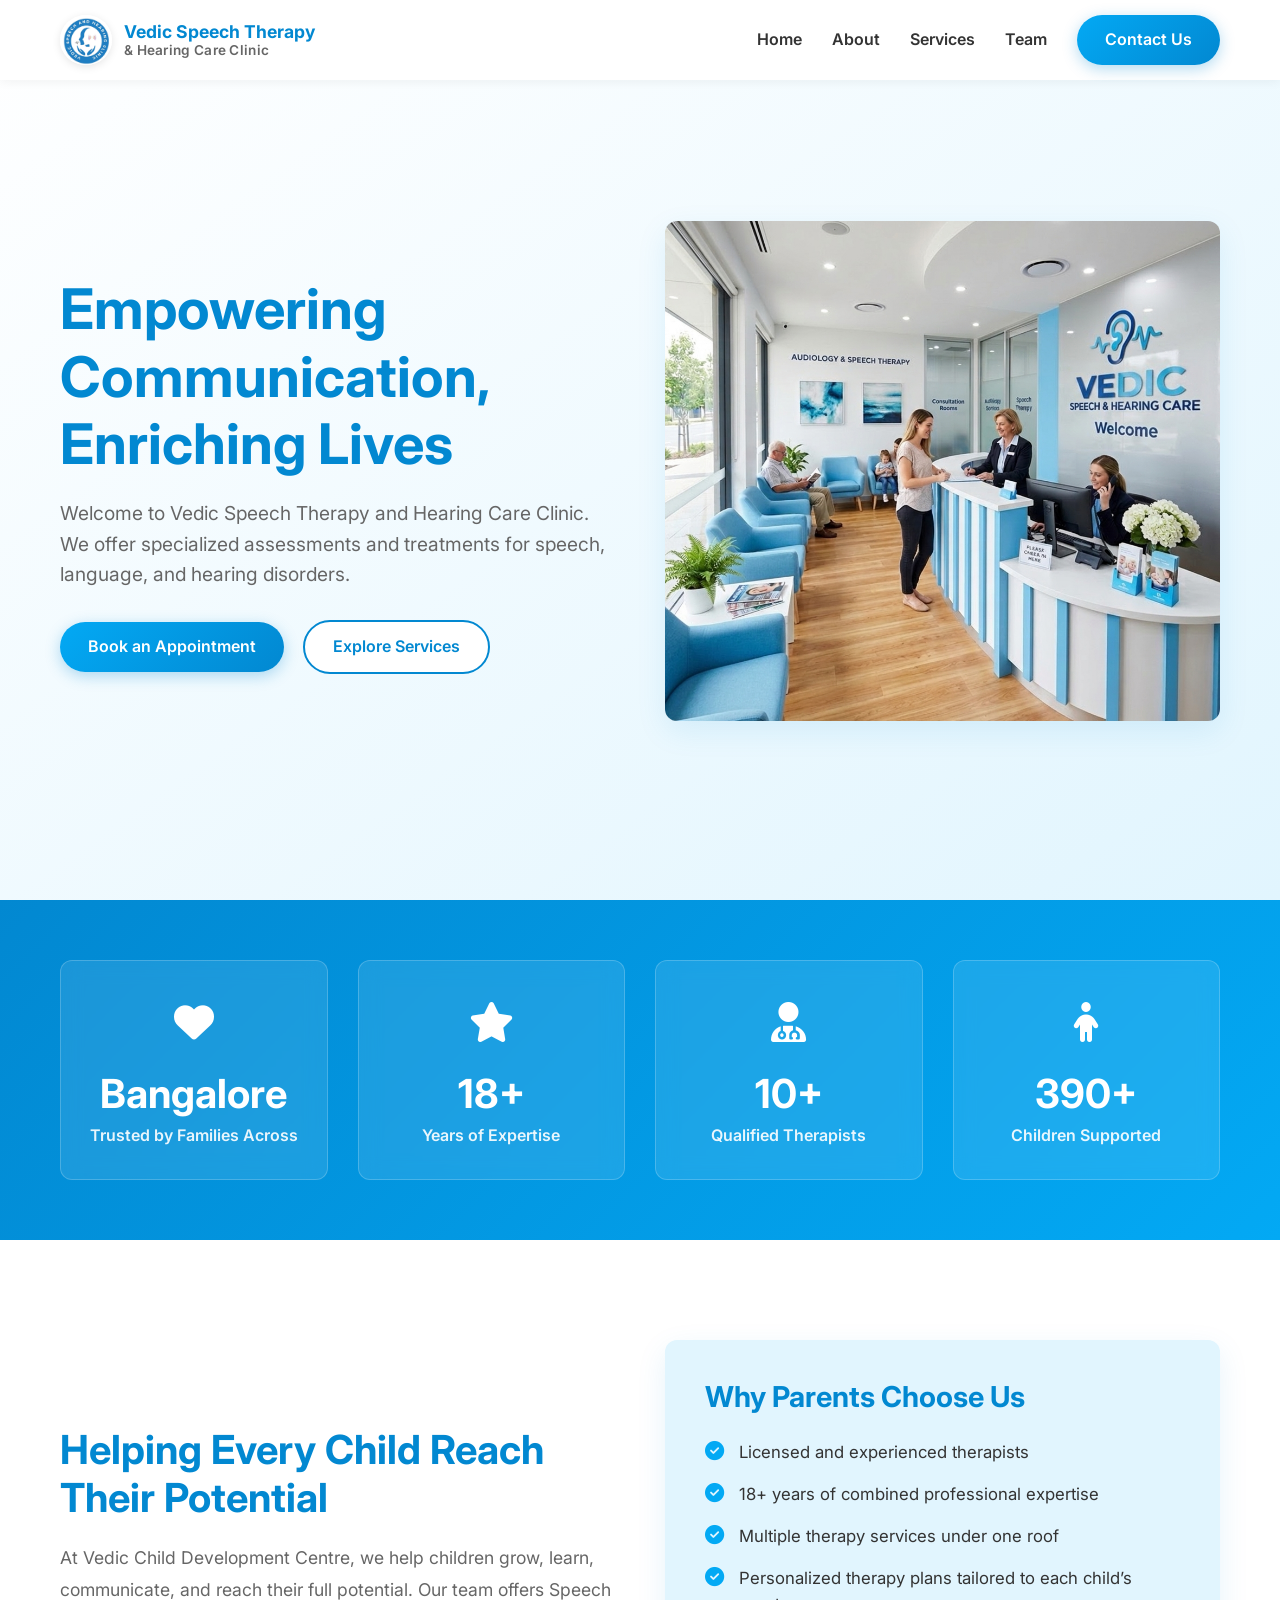
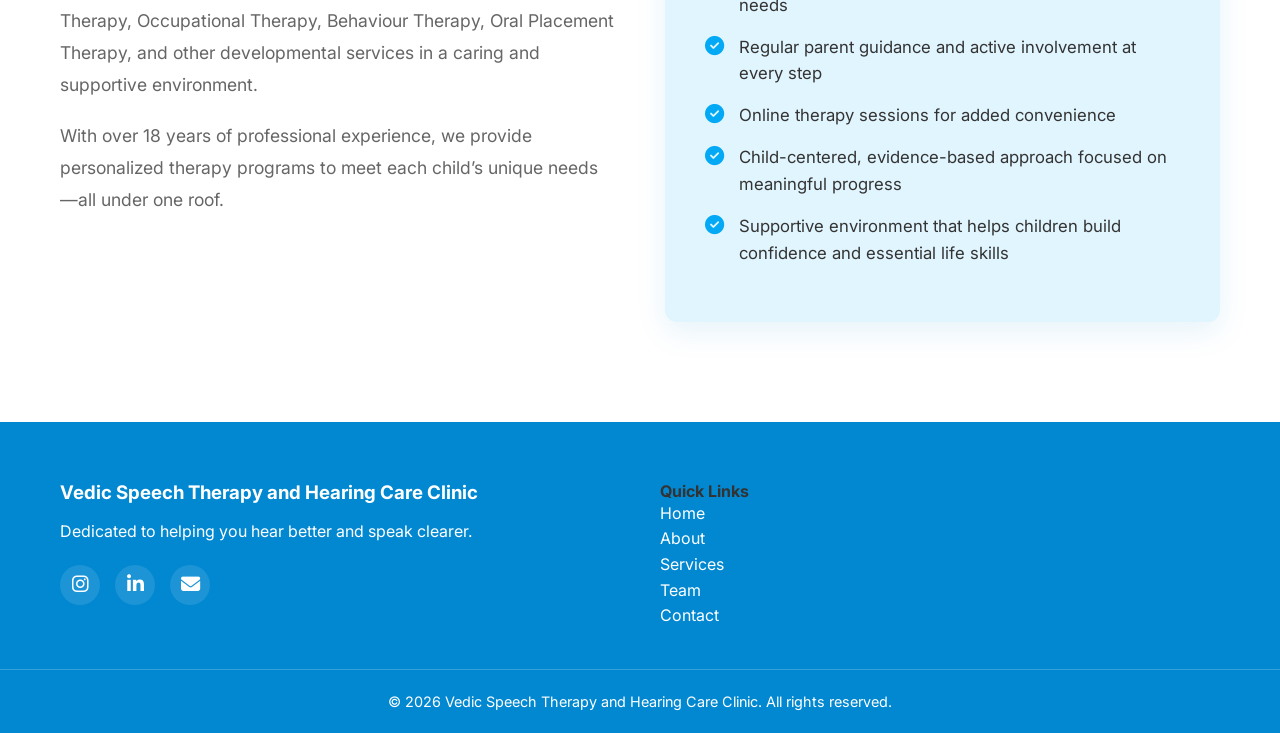
==== commit 4148bdda: "favicon" ====
--- a/index.html
+++ b/index.html
@@ -2,7 +2,9 @@
 <html lang="en">
 
 <head>
-    <link rel="icon" type="image/jpeg" href="Logo.jpeg">
+    <link rel="icon" type="image/png" sizes="96x96" href="favicon-96x96.png">
+    <link rel="apple-touch-icon" sizes="180x180" href="apple-touch-icon.png">
+    <link rel="manifest" href="site.webmanifest">
     <script src="config.js"></script>
     <script src="maintenance.js"></script>
     <meta charset="UTF-8">
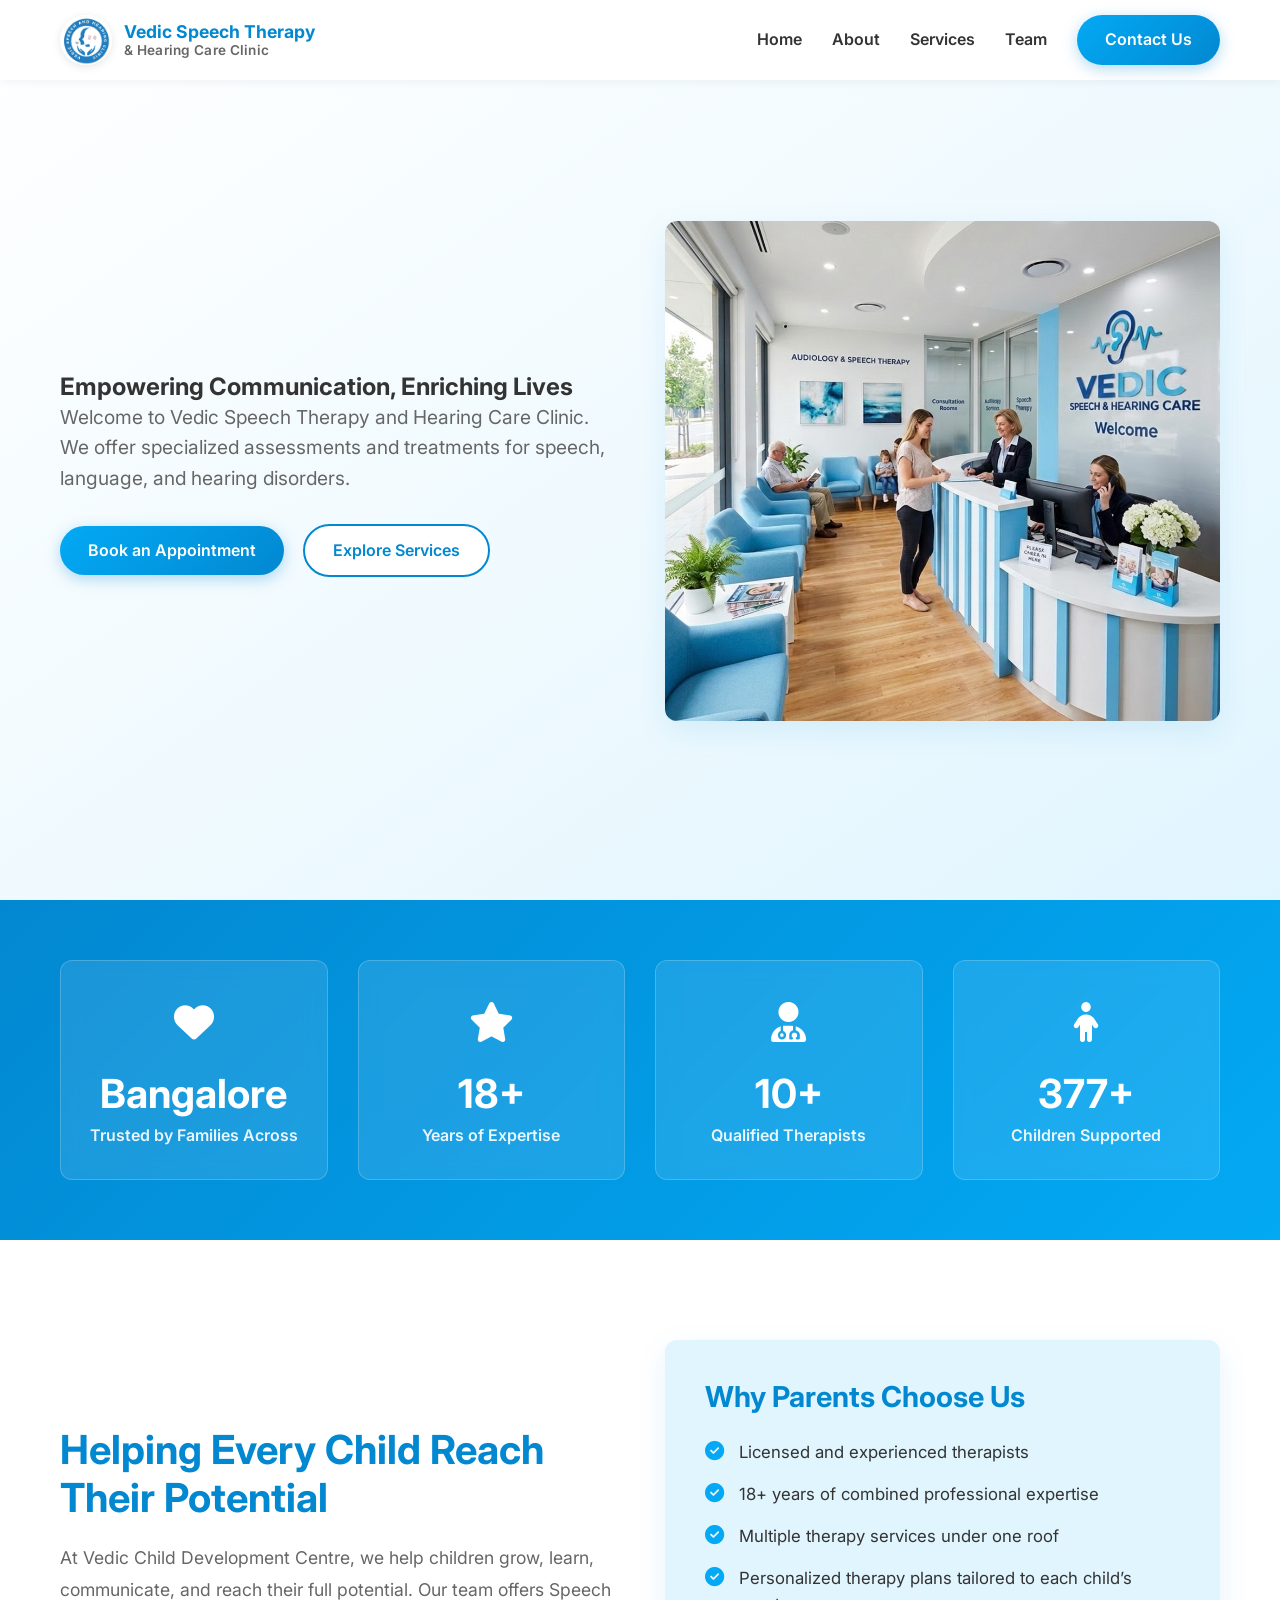
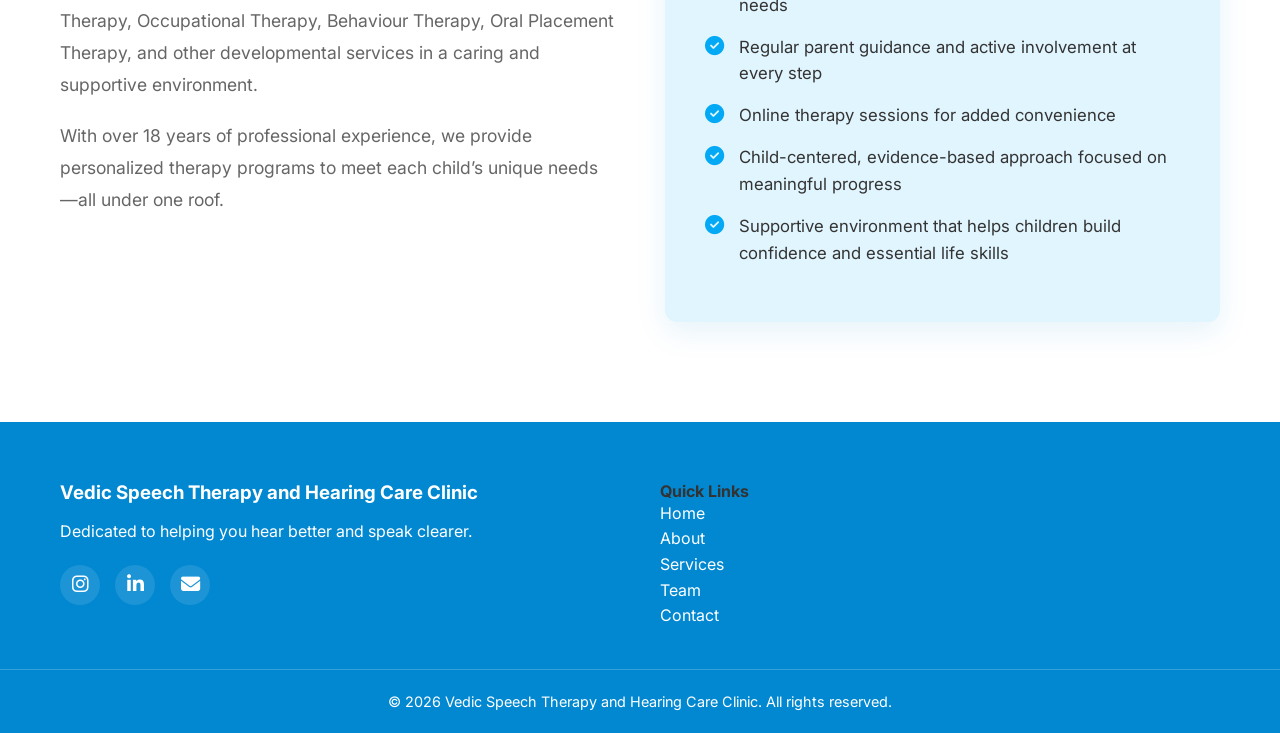
==== commit ec53c704: "QA changes" ====
--- a/index.html
+++ b/index.html
@@ -25,11 +25,13 @@
     <header class="header">
         <div class="container header-container">
             <div class="logo">
-                <img src="Logo.jpeg" alt="Vedic Speech Therapy and Hearing Care Clinic Logo" id="clinic-logo">
-                <div class="logo-text">
-                    <span class="logo-title-1">Vedic Speech Therapy</span>
-                    <span class="logo-title-2">& Hearing Care Clinic</span>
-                </div>
+                <a href="index.html" style="display: flex; align-items: center; gap: 12px;">
+                    <img src="logo-optimized.png" alt="Vedic Speech Therapy and Hearing Care Clinic Logo" id="clinic-logo">
+                    <div class="logo-text">
+                        <span class="logo-title-1">Vedic Speech Therapy</span>
+                        <span class="logo-title-2">& Hearing Care Clinic</span>
+                    </div>
+                </a>
             </div>
             <nav class="nav-menu">
                 <ul>
@@ -50,7 +52,7 @@
     <section id="home" class="hero">
         <div class="container hero-container">
             <div class="hero-content">
-                <h2>Empowering Communication, Enriching Lives</h2>
+                <h1>Empowering Communication, Enriching Lives</h1>
                 <p>Welcome to Vedic Speech Therapy and Hearing Care Clinic. We offer specialized assessments and
                     treatments for speech, language, and hearing disorders.</p>
                 <a href="contact.html" class="btn-primary">Book an Appointment</a>
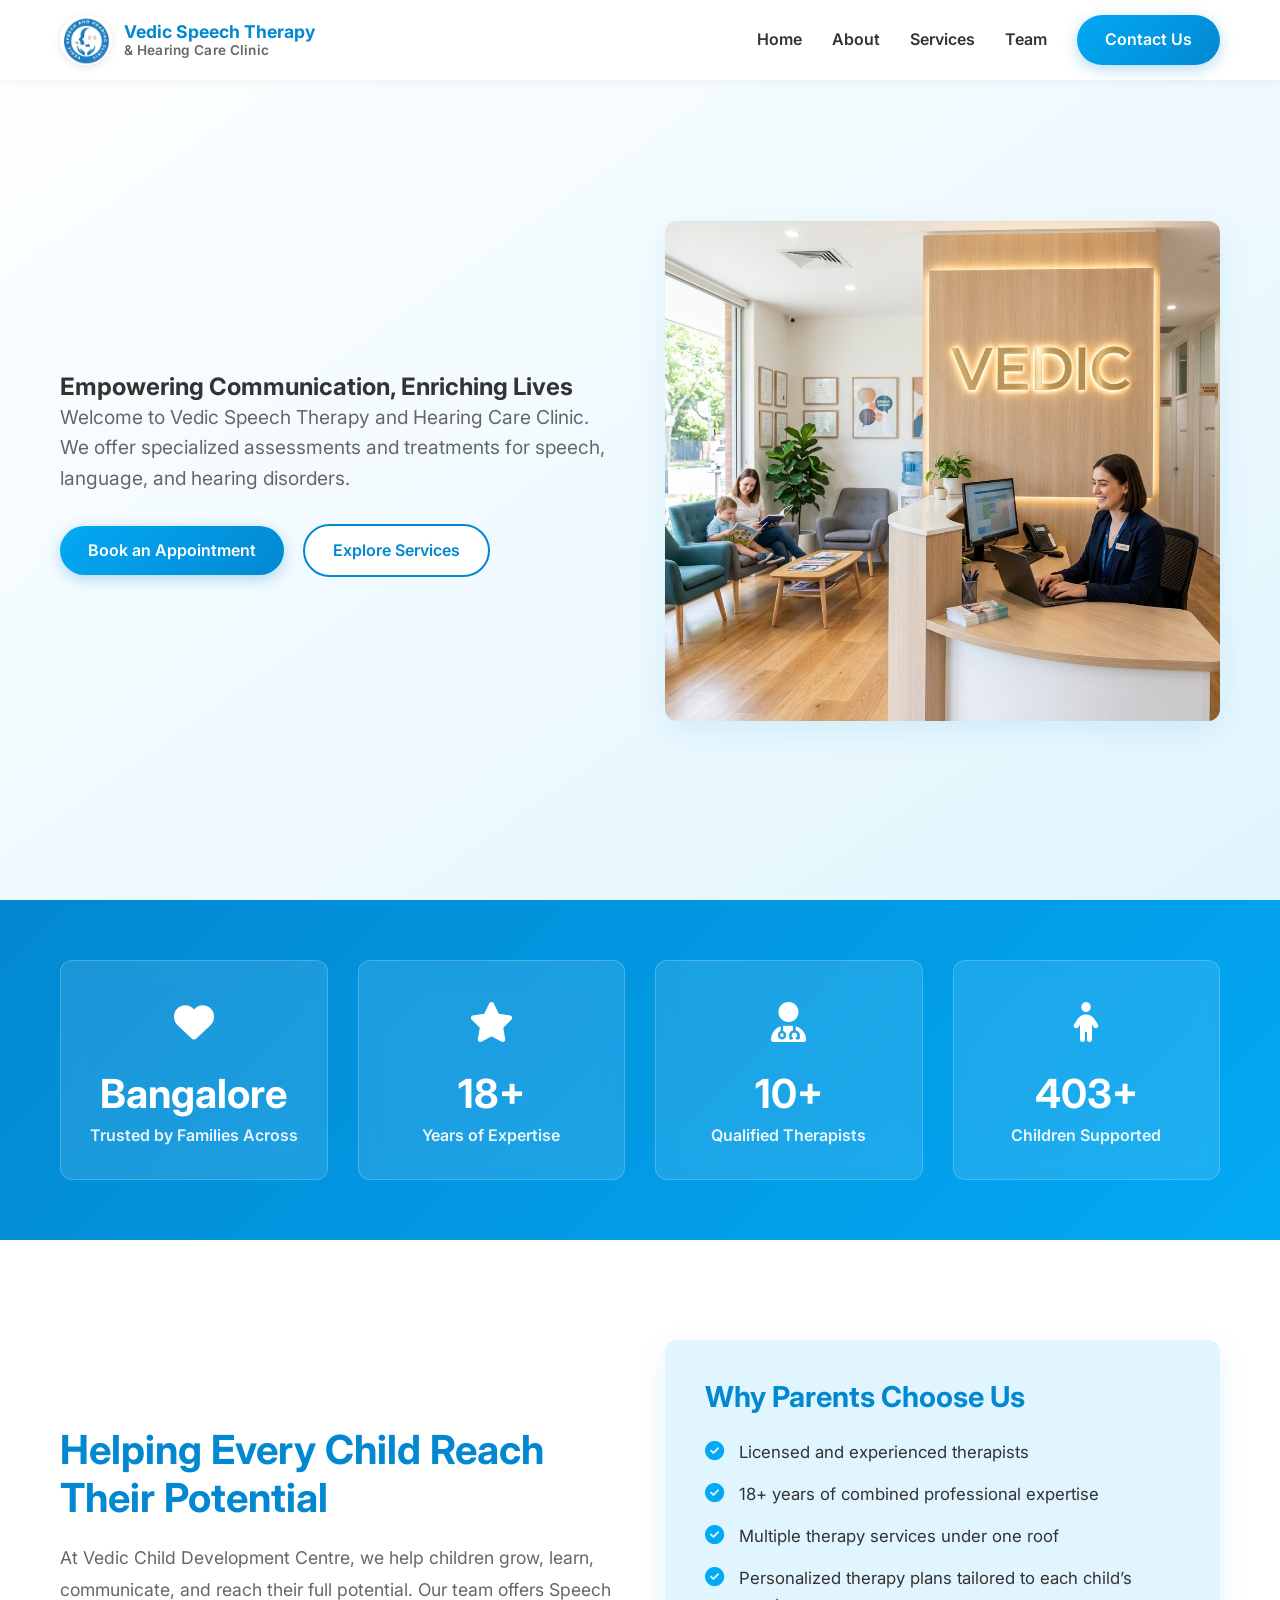
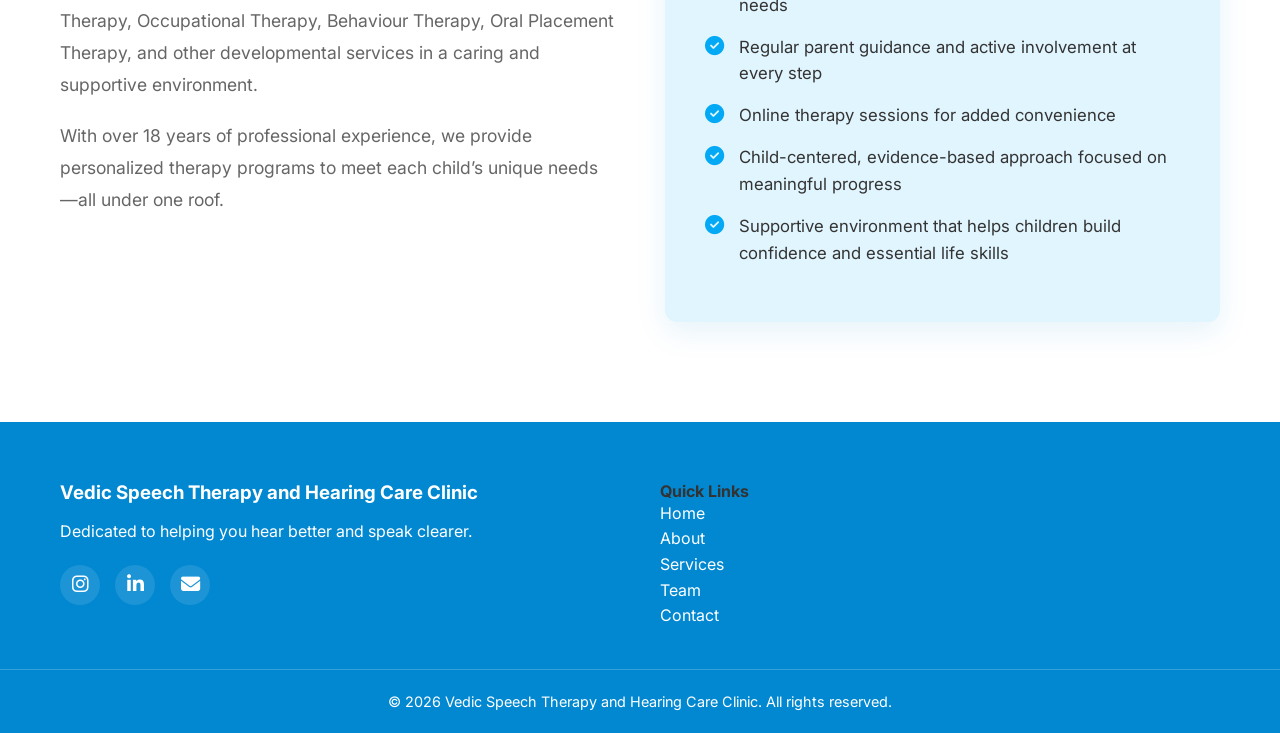
==== commit 3384fcf6: "meta tag update" ====
--- a/index.html
+++ b/index.html
@@ -2,16 +2,93 @@
 <html lang="en">
 
 <head>
+    <meta charset="UTF-8">
+    <meta name="viewport" content="width=device-width, initial-scale=1.0">
+    <meta name="robots" content="index, follow, max-image-preview:large, max-snippet:-1, max-video-preview:-1">
+    <meta name="theme-color" content="#0288d1">
+    
+    <title>Vedic Speech Therapy & Hearing Care Clinic in Bangalore</title>
+    <meta name="description" content="Expert speech therapy and hearing care in Bangalore. Vedic Clinic offers tailored treatments for speech, language, and hearing disorders for all ages.">
+    <link rel="canonical" href="https://vedicspeechhearing.com/">
+
+    <!-- Open Graph / Facebook -->
+    <meta property="og:type" content="website">
+    <meta property="og:url" content="https://vedicspeechhearing.com/">
+    <meta property="og:title" content="Vedic Speech Therapy & Hearing Care Clinic in Bangalore">
+    <meta property="og:description" content="Expert speech therapy and hearing care in Bangalore. Vedic Clinic offers tailored treatments for speech, language, and hearing disorders for all ages.">
+    <meta property="og:image" content="https://vedicspeechhearing.com/hero_clinic.png">
+    <meta property="og:site_name" content="Vedic Speech Therapy & Hearing Care Clinic">
+    <meta property="og:locale" content="en_IN">
+
+    <!-- Twitter / X -->
+    <meta name="twitter:card" content="summary_large_image">
+    <meta name="twitter:url" content="https://vedicspeechhearing.com/">
+    <meta name="twitter:title" content="Vedic Speech Therapy & Hearing Care Clinic in Bangalore">
+    <meta name="twitter:description" content="Expert speech therapy and hearing care in Bangalore. Vedic Clinic offers tailored treatments for speech, language, and hearing disorders for all ages.">
+    <meta name="twitter:image" content="https://vedicspeechhearing.com/hero_clinic.png">
+
+    <!-- Icons -->
     <link rel="icon" type="image/png" sizes="96x96" href="favicon-96x96.png">
     <link rel="apple-touch-icon" sizes="180x180" href="apple-touch-icon.png">
     <link rel="manifest" href="site.webmanifest">
+
     <script src="config.js"></script>
     <script src="maintenance.js"></script>
-    <meta charset="UTF-8">
-    <meta name="viewport" content="width=device-width, initial-scale=1.0">
-    <title>Vedic Speech Therapy and Hearing Care Clinic</title>
-    <meta name="description"
-        content="Providing expert speech therapy and hearing care services to improve communication and quality of life.">
+
+    <!-- Structured Data (JSON-LD) -->
+    <script type="application/ld+json">
+    {
+      "@context": "https://schema.org",
+      "@type": "MedicalClinic",
+      "name": "Vedic Speech Therapy and Hearing Care Clinic",
+      "url": "https://vedicspeechhearing.com/",
+      "logo": "https://vedicspeechhearing.com/logo-optimized.png",
+      "image": "https://vedicspeechhearing.com/hero_clinic.png",
+      "description": "Expert speech therapy and hearing care in Bangalore. Vedic Clinic offers tailored treatments for speech, language, and hearing disorders for all ages.",
+      "telephone": "+919916049099",
+      "address": {
+        "@type": "PostalAddress",
+        "streetAddress": "S.O, 7/10/7, 2ND FLOOR NPC TOWERS, DLF CIRCLE MAIN ROAD AKSHAYANAGAR, Yelenahalli, Bommanahalli",
+        "addressLocality": "Bengaluru",
+        "addressRegion": "Karnataka",
+        "postalCode": "560114",
+        "addressCountry": "IN"
+      },
+      "geo": {
+        "@type": "GeoCoordinates",
+        "latitude": 12.8797,
+        "longitude": 77.6186
+      },
+      "openingHoursSpecification": {
+        "@type": "OpeningHoursSpecification",
+        "dayOfWeek": [
+          "Monday",
+          "Tuesday",
+          "Wednesday",
+          "Thursday",
+          "Friday",
+          "Saturday",
+          "Sunday"
+        ],
+        "opens": "10:00",
+        "closes": "21:00"
+      },
+      "sameAs": [
+        "https://www.instagram.com/",
+        "https://www.linkedin.com/"
+      ]
+    }
+    </script>
+    <script type="application/ld+json">
+    {
+      "@context": "https://schema.org",
+      "@type": "WebSite",
+      "url": "https://vedicspeechhearing.com/",
+      "name": "Vedic Speech Therapy & Hearing Care Clinic",
+      "description": "Expert speech therapy and hearing care in Bangalore. Vedic Clinic offers tailored treatments for speech, language, and hearing disorders for all ages."
+    }
+    </script>
+
     <link rel="stylesheet" href="style.css">
     <!-- Google Fonts for modern typography -->
     <link href="https://fonts.googleapis.com/css2?family=Inter:wght@300;400;600;700&display=swap" rel="stylesheet">
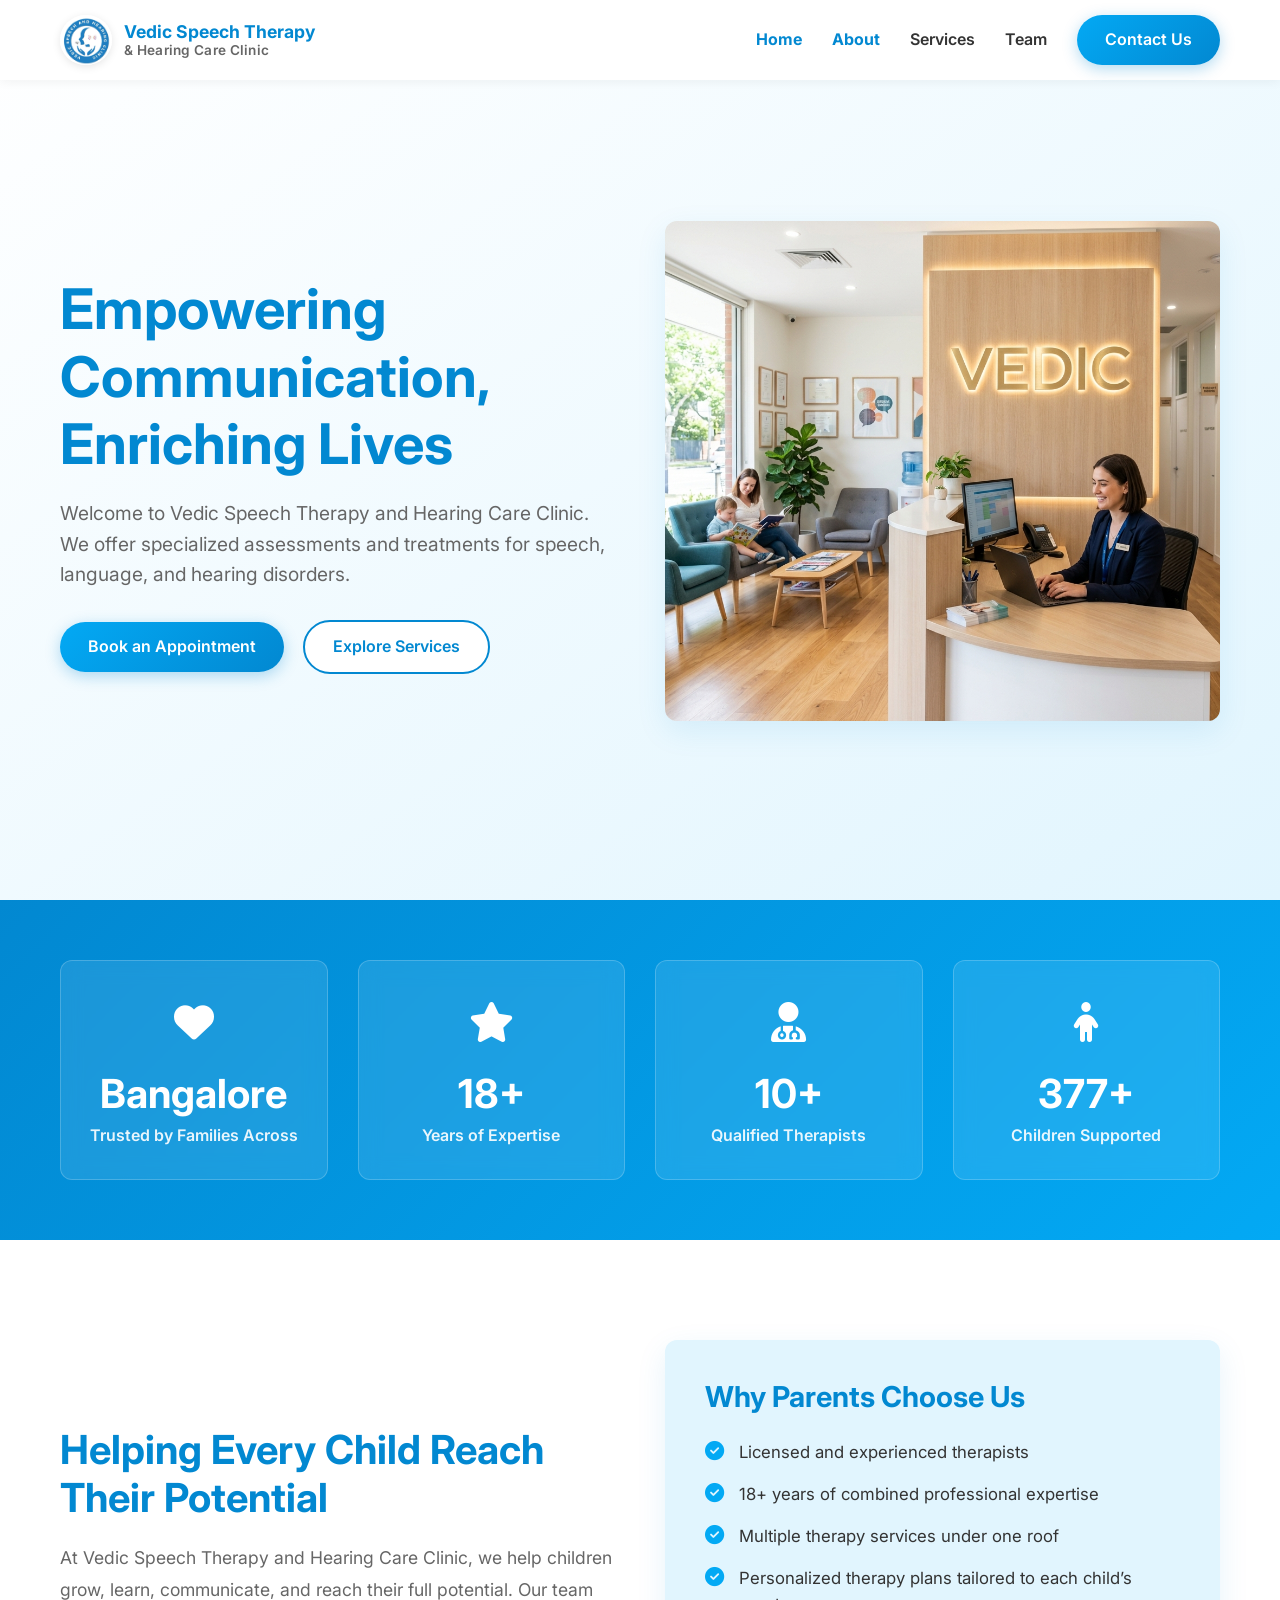
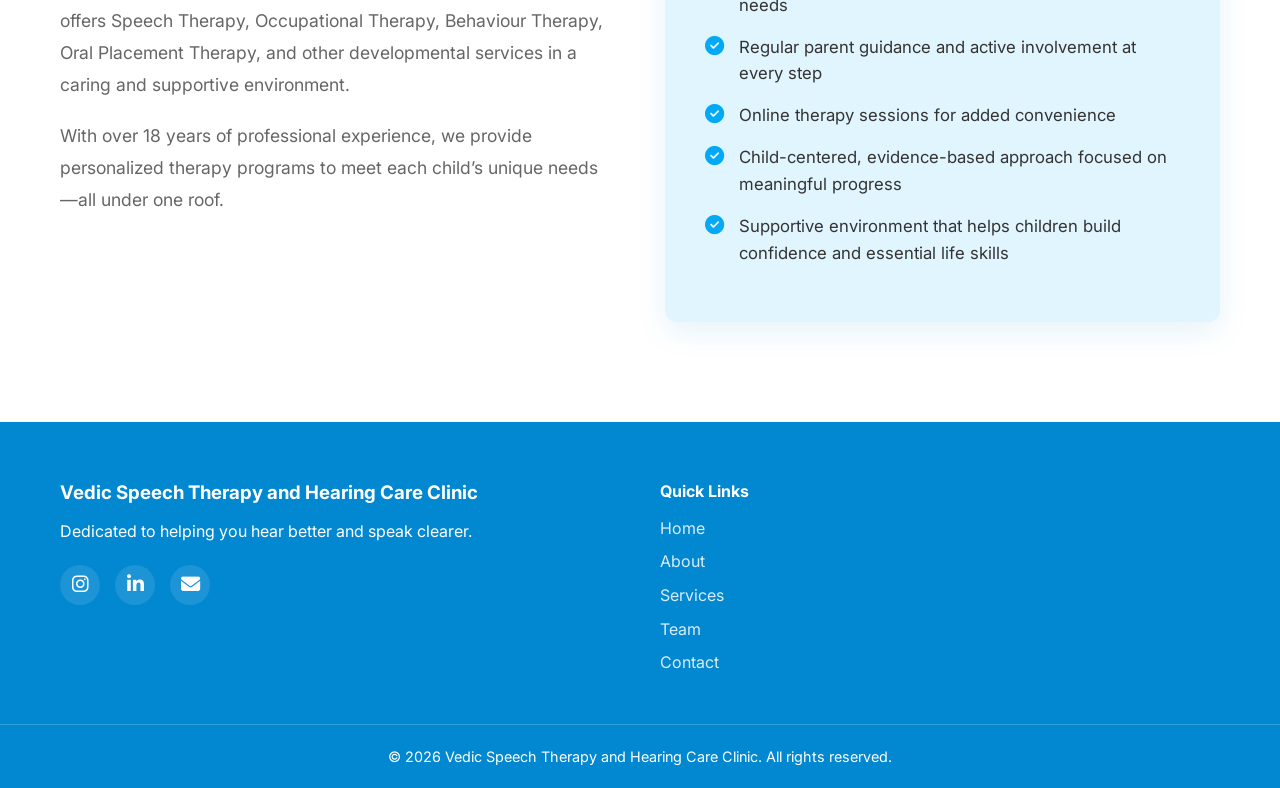
==== commit 1055e194: "op changes" ====
--- a/index.html
+++ b/index.html
@@ -31,6 +31,10 @@
     <link rel="icon" type="image/png" sizes="96x96" href="favicon-96x96.png">
     <link rel="apple-touch-icon" sizes="180x180" href="apple-touch-icon.png">
     <link rel="manifest" href="site.webmanifest">
+    <!-- Fix I-17: Preconnect to CDN origins to reduce DNS/TLS latency -->
+    <link rel="preconnect" href="https://fonts.googleapis.com">
+    <link rel="preconnect" href="https://fonts.gstatic.com" crossorigin>
+    <link rel="preconnect" href="https://cdnjs.cloudflare.com">
 
     <script src="config.js"></script>
     <script src="maintenance.js"></script>
@@ -119,9 +123,10 @@
                     <li><a href="contact.html" class="btn-primary">Contact Us</a></li>
                 </ul>
             </nav>
-            <div class="mobile-menu-btn">
-                <i class="fas fa-bars"></i>
-            </div>
+            <!-- Fix I-04: Use <button> not <div> for keyboard + screen reader accessibility -->
+            <button class="mobile-menu-btn" aria-label="Open navigation menu" aria-expanded="false" type="button">
+                <i class="fas fa-bars" aria-hidden="true"></i>
+            </button>
         </div>
     </header>
 
@@ -137,6 +142,7 @@
             </div>
             <div class="hero-image">
                 <img src="hero_clinic.png" alt="Vedic Clinic Reception"
+                    fetchpriority="high"
                     style="width: 100%; border-radius: var(--border-radius); box-shadow: var(--box-shadow); animation: float 6s ease-in-out infinite; object-fit: cover; max-height: 500px;">
             </div>
         </div>
@@ -173,7 +179,7 @@
         <div class="container about-container">
             <div class="about-content">
                 <h2>Helping Every Child Reach Their Potential</h2>
-                <p>At Vedic Child Development Centre, we help children grow, learn, communicate, and reach their full
+                <p>At Vedic Speech Therapy and Hearing Care Clinic, we help children grow, learn, communicate, and reach their full
                     potential. Our team offers Speech Therapy, Occupational Therapy, Behaviour Therapy, Oral Placement
                     Therapy, and other developmental services in a caring and supportive environment.</p>
                 <p>With over 18 years of professional experience, we provide personalized therapy programs to meet each
@@ -230,7 +236,7 @@
             </div>
         </div>
         <div class="footer-bottom">
-            <p>&copy; <span id="current-year">2024</span> Vedic Speech Therapy and Hearing Care Clinic. All rights
+            <p>&copy; <span id="current-year">2026</span> Vedic Speech Therapy and Hearing Care Clinic. All rights
                 reserved.</p>
         </div>
     </footer>
--- a/style.css
+++ b/style.css
@@ -184,7 +184,7 @@
     align-items: center;
 }
 
-.hero-content h2 {
+.hero-content h1 {
     font-size: 3.5rem;
     margin-bottom: 20px;
     color: var(--primary-color);
@@ -955,7 +955,7 @@
         grid-template-columns: 1fr;
     }
     
-    .hero-content h2 {
+    .hero-content h1 {
         font-size: 2.8rem;
     }
     
@@ -977,3 +977,55 @@
         grid-template-columns: 1fr;
     }
 }
+
+/* Fix I-09: Active nav link indicator */
+.nav-menu a.nav-active-link {
+    color: var(--primary-color);
+    font-weight: 700;
+}
+
+/* Fix I-04: Remove default button styling from mobile-menu-btn */
+button.mobile-menu-btn {
+    background: none;
+    border: none;
+    padding: 4px 8px;
+}
+
+/* Fix I-06: Reset button styling on read-more-btn */
+button.read-more-btn {
+    background: none;
+    border: none;
+    padding: 0;
+    font-family: inherit;
+}
+.footer-links h4 {
+    color: var(--white);
+    margin-bottom: 15px;
+}
+
+.footer-links ul li {
+    margin-bottom: 8px;
+}
+
+.footer-links ul a {
+    color: rgba(255, 255, 255, 0.85);
+    transition: var(--transition);
+}
+
+.footer-links ul a:hover {
+    color: var(--white);
+    text-decoration: underline;
+}
+
+/* Fix I-18: Respect user preference for reduced motion */
+@media (prefers-reduced-motion: reduce) {
+    .stat-icon,
+    .hero-image img,
+    .image-placeholder {
+        animation: none !important;
+    }
+
+    .marquee-content {
+        animation: none !important;
+    }
+}
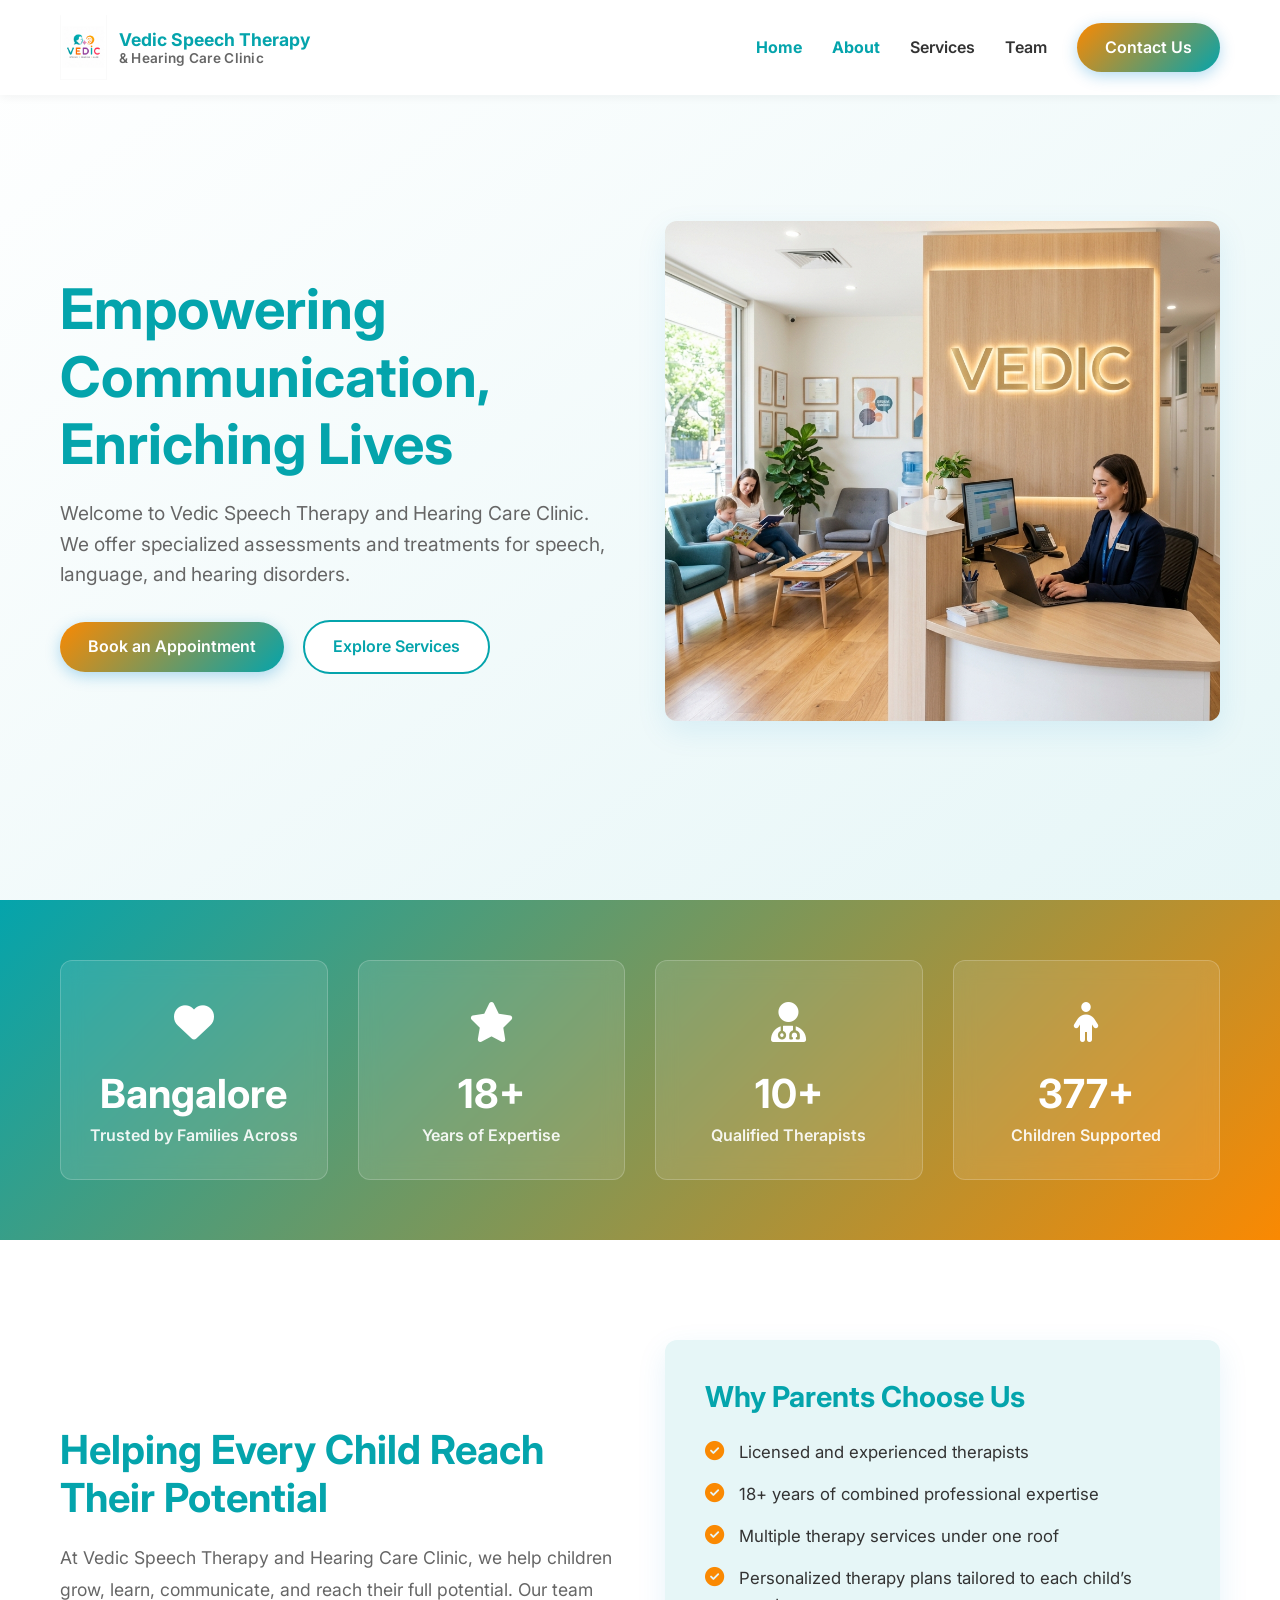
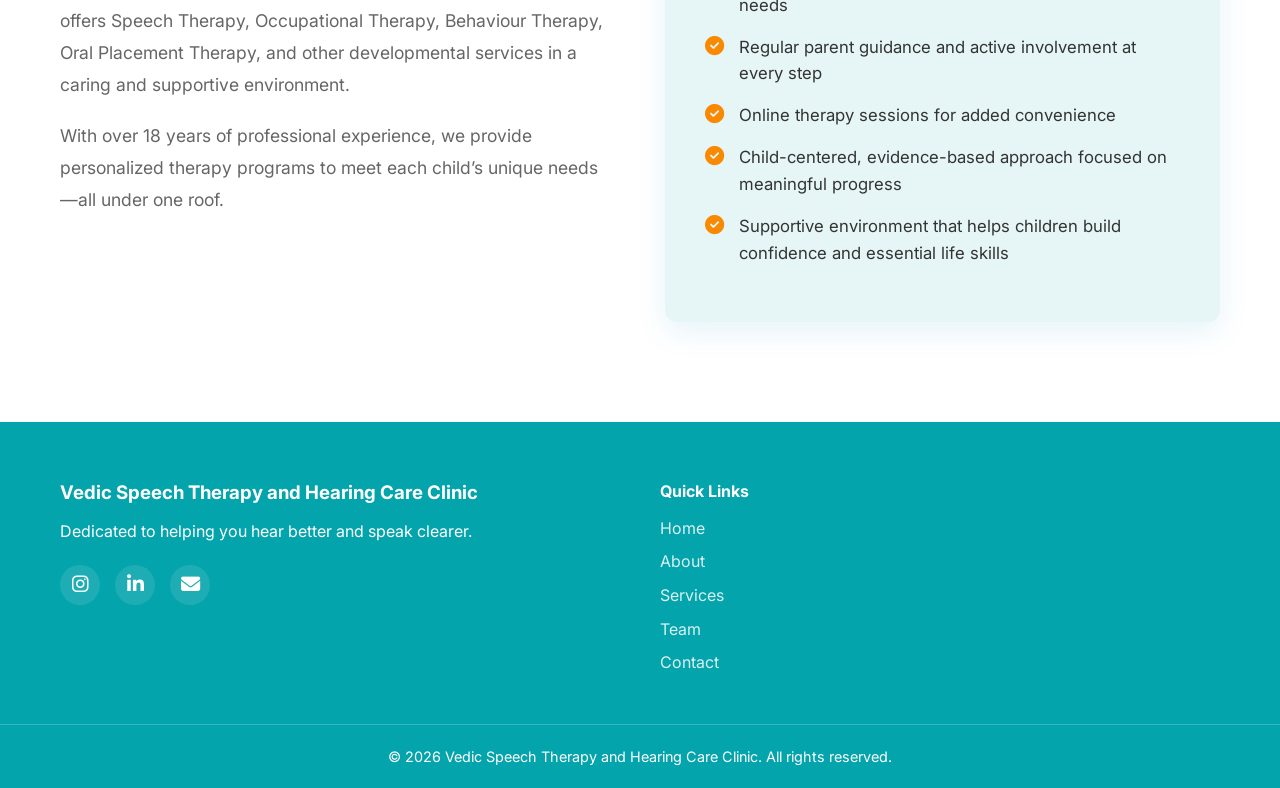
==== commit f3a6c89e: "theme updates" ====
--- a/index.html
+++ b/index.html
@@ -46,7 +46,7 @@
       "@type": "MedicalClinic",
       "name": "Vedic Speech Therapy and Hearing Care Clinic",
       "url": "https://vedicspeechhearing.com/",
-      "logo": "https://vedicspeechhearing.com/logo-optimized.png",
+      "logo": "https://vedicspeechhearing.com/logo-optimized.png?v=2",
       "image": "https://vedicspeechhearing.com/hero_clinic.png",
       "description": "Expert speech therapy and hearing care in Bangalore. Vedic Clinic offers tailored treatments for speech, language, and hearing disorders for all ages.",
       "telephone": "+919916049099",
@@ -107,7 +107,7 @@
         <div class="container header-container">
             <div class="logo">
                 <a href="index.html" style="display: flex; align-items: center; gap: 12px;">
-                    <img src="logo-optimized.png" alt="Vedic Speech Therapy and Hearing Care Clinic Logo" id="clinic-logo">
+                    <img src="logo-optimized.png?v=2" alt="Vedic Speech Therapy and Hearing Care Clinic Logo" id="clinic-logo">
                     <div class="logo-text">
                         <span class="logo-title-1">Vedic Speech Therapy</span>
                         <span class="logo-title-2">& Hearing Care Clinic</span>
@@ -218,8 +218,8 @@
                 <h3>Vedic Speech Therapy and Hearing Care Clinic</h3>
                 <p>Dedicated to helping you hear better and speak clearer.</p>
                 <div class="social-links">
-                    <a href="#" target="_blank" aria-label="Instagram"><i class="fab fa-instagram"></i></a>
-                    <a href="#" target="_blank" aria-label="LinkedIn"><i class="fab fa-linkedin-in"></i></a>
+                    <a href="https://www.instagram.com/vedicspeechandhearingclinic?igsh=MXV1OTAyaDB2bnJuYw==" target="_blank" aria-label="Instagram"><i class="fab fa-instagram"></i></a>
+                    <a href="https://www.linkedin.com/company/vedic-speech-therapy-hearing-care-clinic" target="_blank" aria-label="LinkedIn"><i class="fab fa-linkedin-in"></i></a>
                     <a href="mailto:vedicspeechandhearingclinic@gmail.com" aria-label="Email"><i
                             class="fas fa-envelope"></i></a>
                 </div>
--- a/style.css
+++ b/style.css
@@ -1,13 +1,13 @@
 /* Design System & Variables */
 :root {
-    /* Color Palette - White and Sky Blue mix */
-    --primary-color: #0288d1; /* Strong sky blue for main actions */
-    --primary-light: #e1f5fe; /* Very light sky blue for backgrounds */
-    --secondary-color: #03a9f4; /* Medium sky blue for highlights */
+    /* Color Palette - Teal and Orange mix */
+    --primary-color: #04A4AC; /* Teal for main actions */
+    --primary-light: #E6F6F7; /* Very light teal for backgrounds */
+    --secondary-color: #FA8902; /* Orange for highlights/accents */
     --text-dark: #333333; /* Dark text for readability */
     --text-light: #666666; /* Lighter text for secondary info */
     --white: #ffffff;
-    --background-color: #f9fbfc; /* Slightly blue-tinted off-white */
+    --background-color: #f9fbfc; /* Slightly tinted off-white */
     
     /* Typography */
     --font-main: 'Inter', sans-serif;
@@ -116,9 +116,11 @@
 }
 
 .logo img {
-    height: 50px; /* Reduced slightly to fit text nicely */
-    border-radius: 50%; /* the provided logo seems circular */
-    box-shadow: 0 2px 8px rgba(0,0,0,0.1);
+    height: auto;
+    max-height: 65px;
+    width: auto;
+    max-width: 100%;
+    object-fit: contain;
     flex-shrink: 0;
 }
 
@@ -425,6 +427,14 @@
     justify-content: center;
     align-items: center;
     color: var(--primary-color);
+}
+
+.team-image {
+    width: 100%;
+    height: 350px;
+    object-fit: cover;
+    object-position: top;
+    display: block;
 }
 
 .team-info {
